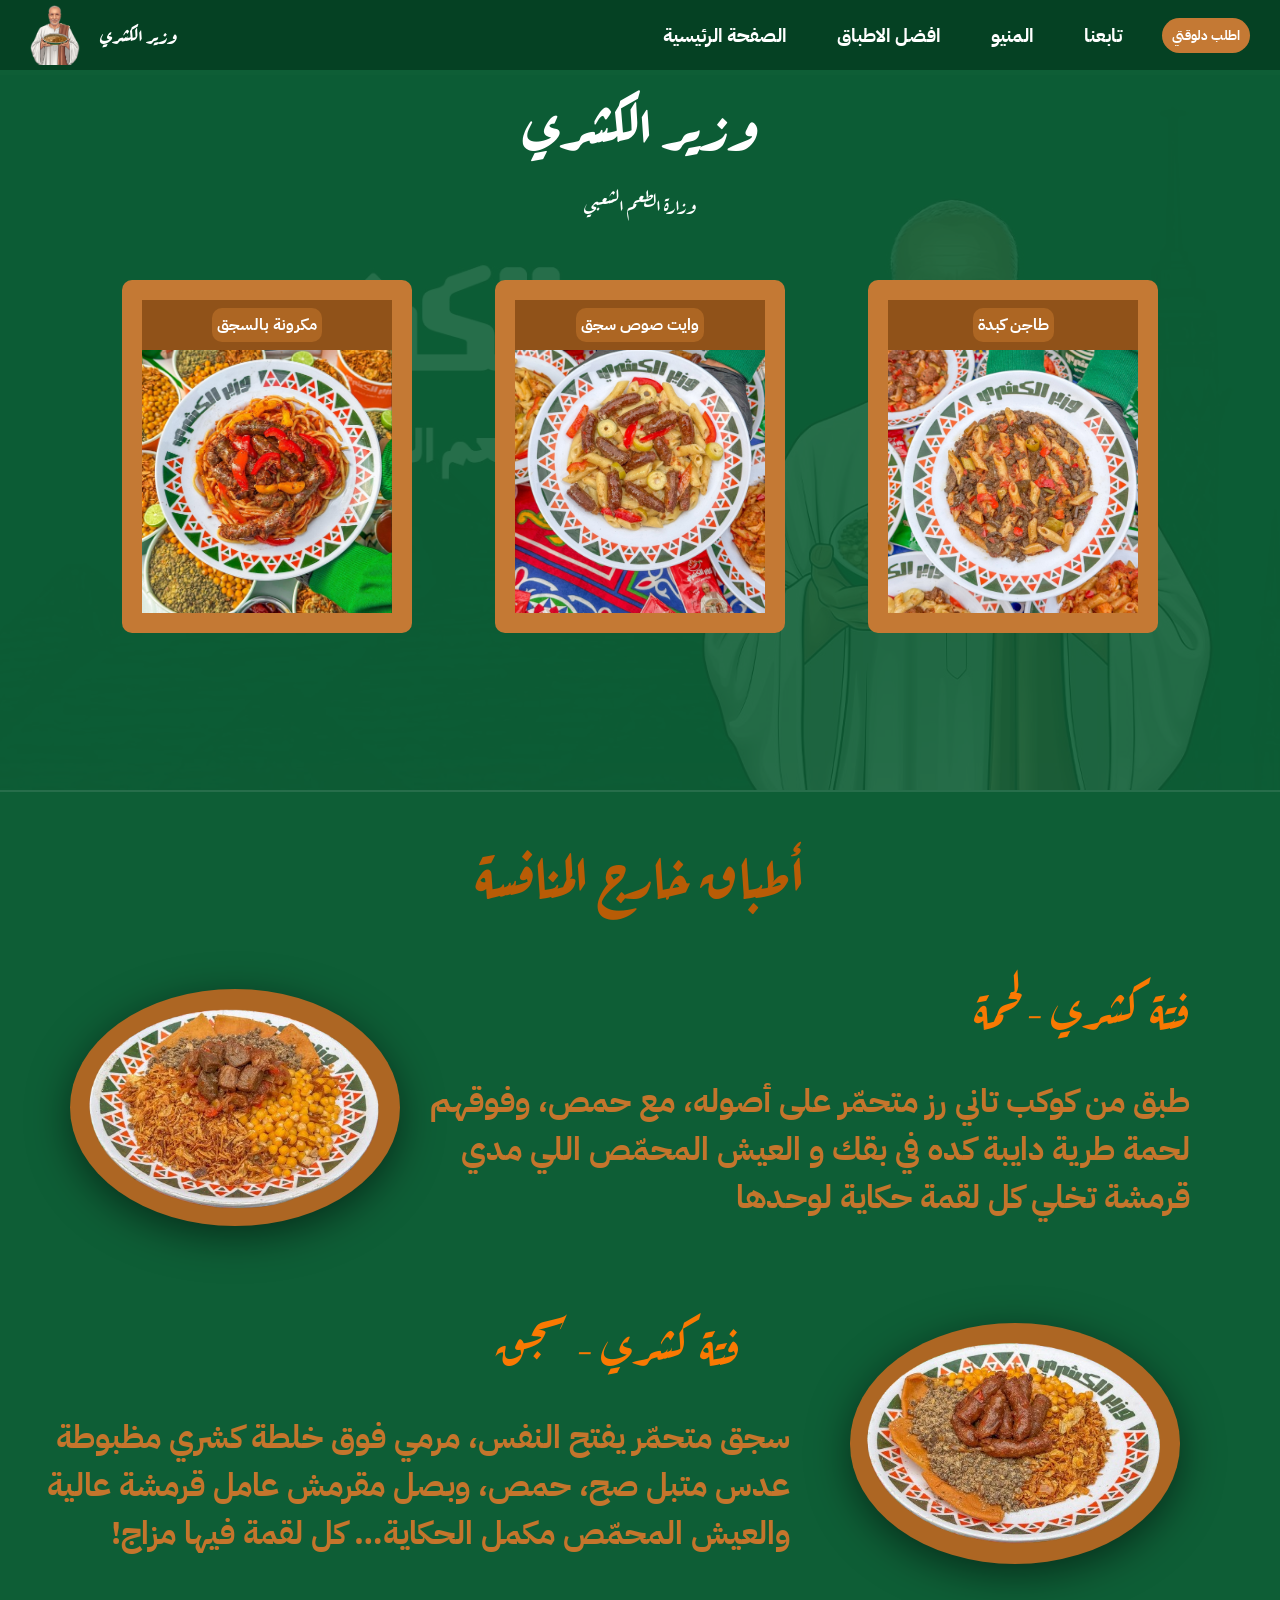
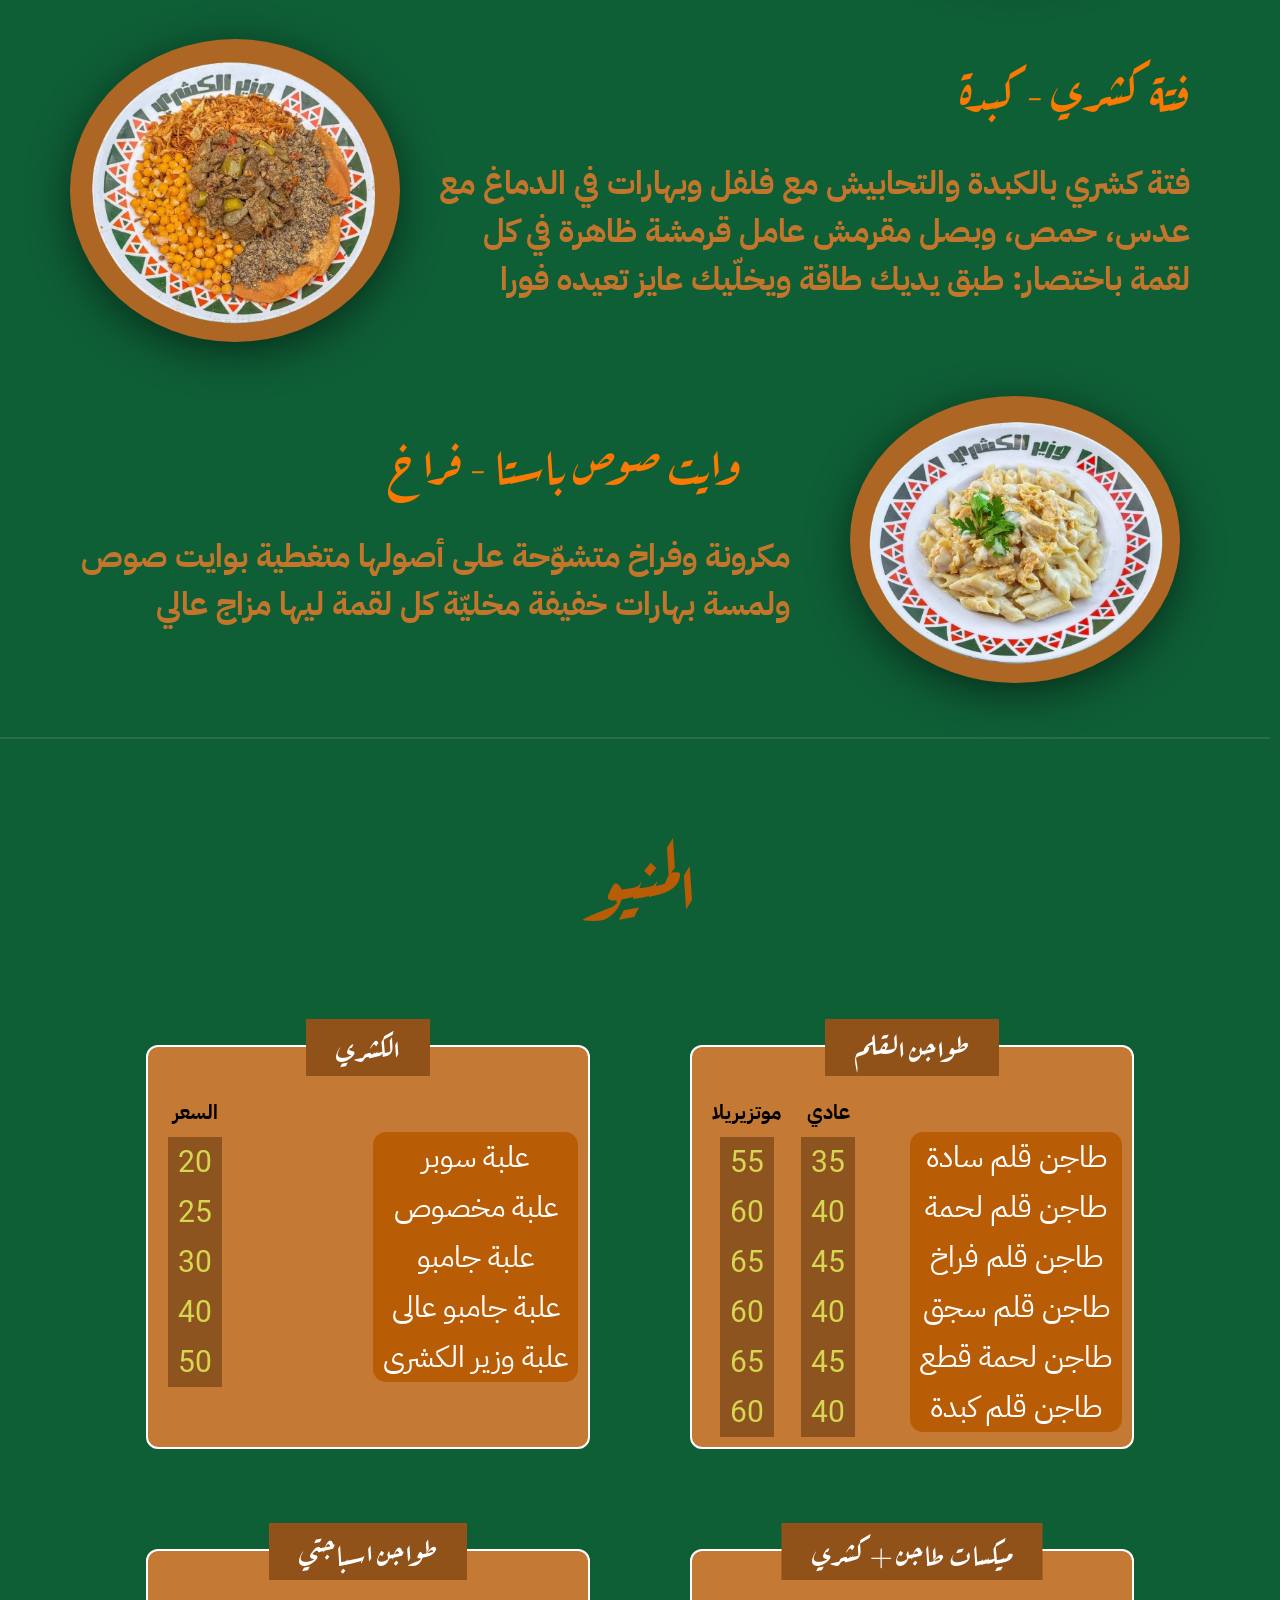
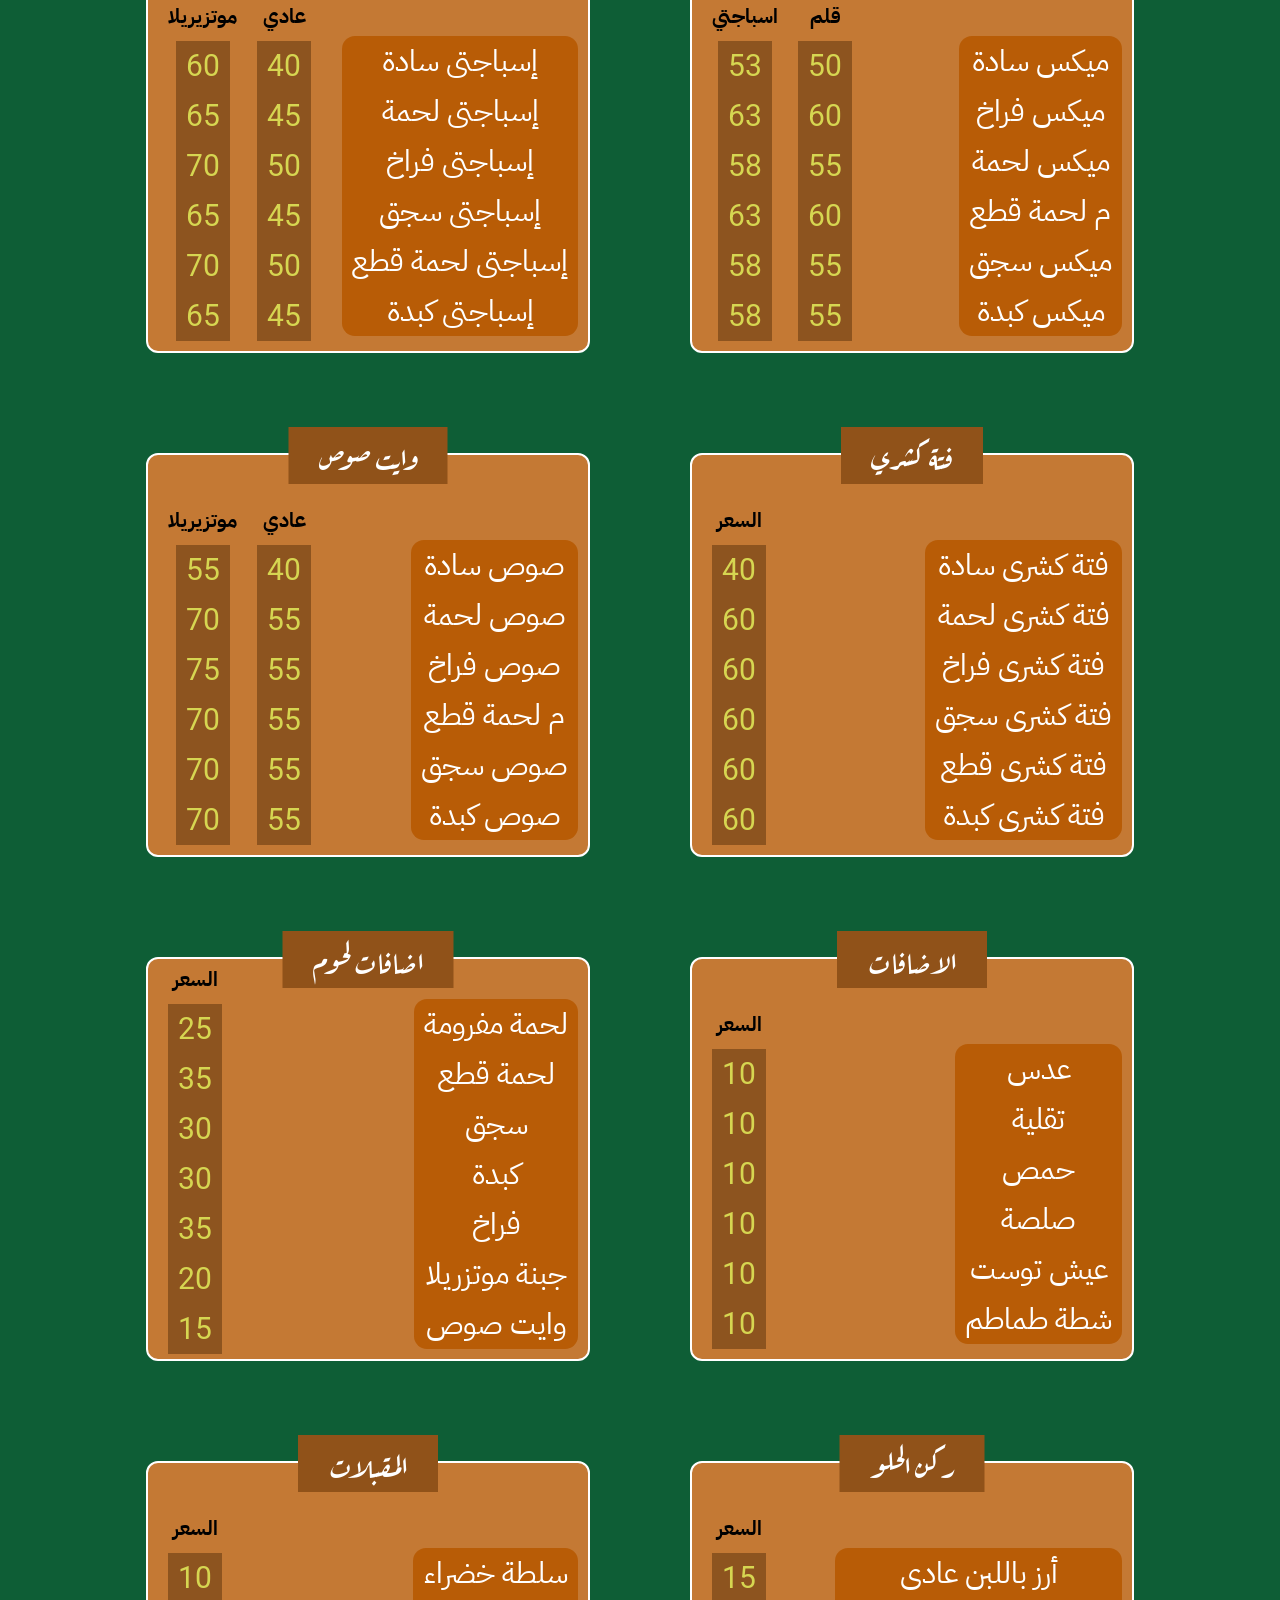
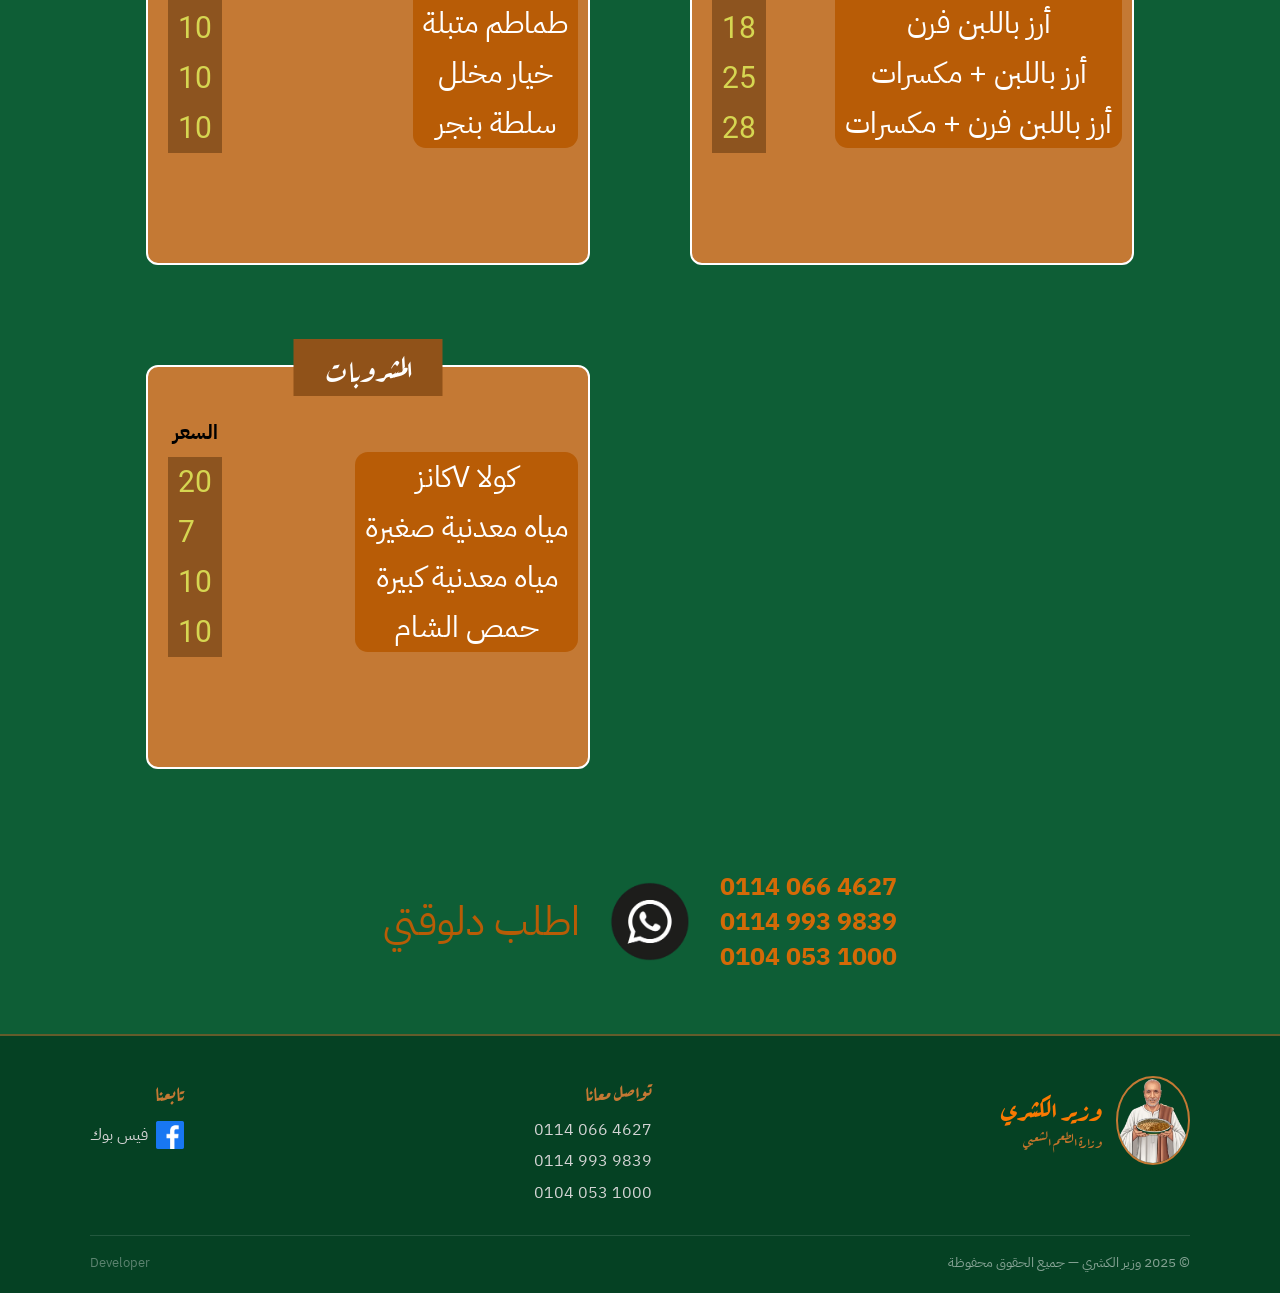
==== index.html @ 53ad6ff7 "Rename Index.html to index.html" ====
<!DOCTYPE html>
<html lang="en">

<head>
  <link href="https://fonts.googleapis.com/css2?family=Noto+Naskh+Arabic:wght@400;700&display=swap" rel="stylesheet">
  <link href="https://fonts.googleapis.com/css2?family=Tajawal:wght@400;700&display=swap" rel="stylesheet">
  <link href="https://fonts.googleapis.com/css2?family=IBM+Plex+Sans+Arabic:wght@400;700&display=swap" rel="stylesheet">
  <link rel="preconnect" href="https://fonts.googleapis.com">
  <link rel="preconnect" href="https://fonts.gstatic.com" crossorigin>
  <link
    href="https://fonts.googleapis.com/css2?family=Aref+Ruqaa:wght@400;700&family=Roboto:ital,wght@0,100..900;1,100..900&display=swap"
    rel="stylesheet">
  <link rel="stylesheet" href="Css/style-general.css">
  <link rel="stylesheet" href="Css/style-header.css">
  <link rel="stylesheet" href="Css/style.css">
  <link rel="stylesheet" href="Css/style-footer.css">
  <meta charset="UTF-8">
  <meta name="viewport" content="width=device-width, initial-scale=1.0">
  <title>وزير الكشري</title>
</head>

<body>

  <header class="header">
    <div class="brand-side">
      <img class="brand-img" src="Images/brand.png">
      <div class="logo-container">
        <div class="logo">وزير الكشري</div>
        <span class="logo-tooltip">وزارة الطعم الشعبي</span>
      </div>
    </div>
    <nav class="nav">
      <ul class="links">
        <div class="tooltip-container">
          <li><a class="main-page-link" href="#home">الصفحة الرئيسية</a></li>
          <span class="tooltip">Main page</span>
        </div>
        <div class="tooltip-container">
          <li><a class="special-dish-link" href="#special-dishes">افضل الاطباق</a></li>
          <span class="tooltip">Special Dishes</span>
        </div>
        <div class="tooltip-container">
          <li><a class="menu-link" href="#menu-section">المنيو</a></li>
          <span class="tooltip">Menu</span>
        </div>
        <div class="tooltip-container">
          <li><a class="contact-link" href="#Follow-us-word">تابعنا</a></li>
          <span class="tooltip">Follow us</span>
        </div>
        <a href="#order-now-title" class="order-button">اطلب دلوقتي</a>
      </ul>
    </nav>
  </header>

  <div class="scroll-wrapper">
    <section class="home-section" id="home">
      <img class="background-image" src="Images/background-image.jpeg">
      <div class="intro">
        <h1 class="h1">وزير الكشري</h1>
        <p class="sub-intro">وزارة الطعم الشعبي</p>
      </div>
      <div class="main">
        <div class="item-container">
          <div class="item-name-container">
            <span class="dish-name">مكرونة بالسجق</span>
          </div>
          <img class="item-img" src="Images/first-img.jpeg" alt="">
          <div class="order-now-container">
            <a href="#order-now-title" class="order-link">اطلب دلوقتي</a>
          </div>
        </div>
        <div class="item-container">
          <div class="item-name-container">
            <span class="dish-name">وايت صوص سجق</span>
          </div>
          <img class="item-img" src="Images/second-img.jpeg" alt="">
          <div class="order-now-container">
            <a href="#order-now-title" class="order-link">اطلب دلوقتي</a>
          </div>
        </div>
        <div class="item-container item-container-3">
          <div class="item-name-container">
            <span class="dish-name">طاجن كبدة</span>
          </div>
          <img class="item-img" src="Images/third-img.jpeg" alt="">
          <div class="order-now-container num">
            <a href="#order-now-title" class="order-link">اطلب دلوقتي</a>
          </div>
        </div>
      </div>
    </section>

    <div class="h2-div">
      <h2 class="h2">أطباق خارج المنافسة</h2>
    </div>

    <section class="special-dishes-section" id="special-dishes">

      <div class="items-block">
        <div class="special-item-1">
          <a href="#media-section"><img class="special-dish-img-1" src="Images/special-dish-img-1.png"></a>
          <div class="description-div">
            <span class="special-dish-name">فتة كشري - لحمة</span>
            <p class="dish-description-1">
              طبق من كوكب تاني رز متحمّر على أصوله، مع حمص، وفوقهم لحمة
              طرية دايبة كده في بقك
              و العيش المحمّص اللي مدي قرمشة تخلي كل لقمة حكاية لوحدها
            </p>
          </div>
        </div>
        <div class="special-item-2">
          <div class="description-div">
            <span class="special-dish-name">فتة كشري - سجق</span>
            <p class="dish-description-2">
              سجق متحمّر يفتح النفس، مرمي فوق خلطة كشري مظبوطة
              عدس متبل صح، حمص، وبصل مقرمش عامل قرمشة عالية
              والعيش المحمّص مكمل الحكاية… كل لقمة فيها مزاج!
            </p>
          </div>
          <a href="#media-section"><img class="special-dish-img-2" src="Images/special-dish-img-2.png"></a>
        </div>
        <div class="special-item-3">
          <a href="#media-section"><img class="special-dish-img-3" src="Images/special-dish-img-3.png"></a>
          <div class="description-div">
            <span class="special-dish-name">فتة كشري - كبدة</span>
            <p class="dish-description-3">
              فتة كشري بالكبدة والتحابيش مع فلفل وبهارات في الدماغ مع
              عدس، حمص، وبصل مقرمش عامل قرمشة ظاهرة في كل لقمة
              باختصار: طبق يديك طاقة ويخلّيك عايز تعيده فورا
            </p>
          </div>
        </div>
        <div class="special-item-4">
          <div class="description-div">
            <span class="special-dish-name">وايت صوص باستا - فراخ</span>
            <p class="dish-description-4">
              مكرونة وفراخ متشوّحة على أصولها متغطية بوايت صوص
              ولمسة بهارات خفيفة مخليّة كل لقمة ليها مزاج عالي
            </p>
          </div>
          <a href="#media-section"><img class="special-dish-img-4" src="Images/special-dish-img-4.png"></a>
        </div>
      </div>
    </section>

    <section class="menu-section">
      <p class="the-menu" id="menu-section">المنيو</p>

      <div class="menu-box">
        <span class="menu-title">الكشري</span>
        <div class="item-name">
          <p>علبة سوبر</p>
          <p>علبة مخصوص</p>
          <p>علبة جامبو</p>
          <p>علبة جامبو عالى</p>
          <p>علبة وزير الكشرى</p>
        </div>
        <div class="item-prices">
          <div class="culom-type">
            <span class="item-type">السعر</span>
            <div class="prices">
              <p>20</p>
              <p>25</p>
              <p>30</p>
              <p>40</p>
              <p>50</p>
            </div>
          </div>
        </div>
      </div>

      <div class="menu-box">
        <span class="menu-title">طواجن القلم</span>
        <div class="item-prices">
          <div class="culom-type">
            <span class="item-type">موتزيريلا</span>
            <div class="prices">
              <p>55</p>
              <p>60</p>
              <p>65</p>
              <p>60</p>
              <p>65</p>
              <p>60</p>
            </div>
          </div>
          <div class="culom-type">
            <span class="item-type">عادي</span>
            <div class="prices">
              <p>35</p>
              <p>40</p>
              <p>45</p>
              <p>40</p>
              <p>45</p>
              <p>40</p>
            </div>
          </div>
        </div>
        <div class="item-name">
          <p>طاجن قلم سادة</p>
          <p>طاجن قلم لحمة</p>
          <p>طاجن قلم فراخ</p>
          <p>طاجن قلم سجق</p>
          <p>طاجن لحمة قطع</p>
          <p>طاجن قلم كبدة</p>
        </div>
      </div>

      <div class="menu-box">
        <span class="menu-title">طواجن اسباجتي</span>
        <div class="item-prices">
          <div class="culom-type">
            <span class="item-type">موتزيريلا</span>
            <div class="prices">
              <p>60</p>
              <p>65</p>
              <p>70</p>
              <p>65</p>
              <p>70</p>
              <p>65</p>
            </div>
          </div>
          <div class="culom-type">
            <span class="item-type">عادي</span>
            <div class="prices">
              <p>40</p>
              <p>45</p>
              <p>50</p>
              <p>45</p>
              <p>50</p>
              <p>45</p>
            </div>
          </div>
        </div>
        <div class="item-name">
          <p>إسباجتى سادة</p>
          <p>إسباجتى لحمة</p>
          <p>إسباجتى فراخ</p>
          <p>إسباجتى سجق</p>
          <p>إسباجتى لحمة قطع</p>
          <p>إسباجتى كبدة</p>
        </div>
      </div>

      <div class="menu-box">
        <span class="menu-title">ميكسات طاجن + كشري</span>
        <div class="item-prices">
          <div class="culom-type">
            <span class="item-type">اسباجتي</span>
            <div class="prices">
              <p>53</p>
              <p>63</p>
              <p>58</p>
              <p>63</p>
              <p>58</p>
              <p>58</p>
            </div>
          </div>
          <div class="culom-type">
            <span class="item-type">قلم</span>
            <div class="prices">
              <p>50</p>
              <p>60</p>
              <p>55</p>
              <p>60</p>
              <p>55</p>
              <p>55</p>
            </div>
          </div>
        </div>
        <div class="item-name">
          <p>ميكس سادة</p>
          <p>ميكس فراخ</p>
          <p>ميكس لحمة</p>
          <p>م لحمة قطع</p>
          <p>ميكس سجق</p>
          <p>ميكس كبدة</p>
        </div>
      </div>

      <div class="menu-box">
        <span class="menu-title">وايت صوص</span>
        <div class="item-prices">
          <div class="culom-type">
            <span class="item-type">موتزيريلا</span>
            <div class="prices">
              <p>55</p>
              <p>70</p>
              <p>75</p>
              <p>70</p>
              <p>70</p>
              <p>70</p>
            </div>
          </div>
          <div class="culom-type">
            <span class="item-type">عادي</span>
            <div class="prices">
              <p>40</p>
              <p>55</p>
              <p>55</p>
              <p>55</p>
              <p>55</p>
              <p>55</p>
            </div>
          </div>
        </div>
        <div class="item-name">
          <p>صوص سادة</p>
          <p>صوص لحمة</p>
          <p>صوص فراخ</p>
          <p>م لحمة قطع</p>
          <p>صوص سجق</p>
          <p>صوص كبدة</p>
        </div>
      </div>

      <div class="menu-box">
        <span class="menu-title">فتة كشري</span>
        <div class="item-name">
          <p>فتة كشرى سادة</p>
          <p>فتة كشرى لحمة</p>
          <p>فتة كشرى فراخ</p>
          <p>فتة كشرى سجق</p>
          <p>فتة كشرى قطع</p>
          <p>فتة كشرى كبدة</p>
        </div>
        <div class="item-prices">
          <div class="culom-type">
            <span class="item-type">السعر</span>
            <div class="prices">
              <p>40</p>
              <p>60</p>
              <p>60</p>
              <p>60</p>
              <p>60</p>
              <p>60</p>
            </div>
          </div>
        </div>
      </div>

      <div class="menu-box">
        <span class="menu-title">اضافات لحوم</span>
        <div class="item-name-meat">
          <p>لحمة مفرومة</p>
          <p>لحمة قطع</p>
          <p>سجق</p>
          <p>كبدة</p>
          <p>فراخ</p>
          <p>جبنة موتزريلا</p>
          <p>وايت صوص</p>
        </div>
        <div class="item-prices">
          <div class="culom-type-meat">
            <span class="item-type">السعر</span>
            <div class="prices">
              <p>25</p>
              <p>35</p>
              <p>30</p>
              <p>30</p>
              <p>35</p>
              <p>20</p>
              <p>15</p>
            </div>
          </div>
        </div>
      </div>

      <div class="menu-box">
        <span class="menu-title">الاضافات</span>
        <div class="item-name">
          <p>عدس</p>
          <p>تقلية</p>
          <p>حمص</p>
          <p>صلصة</p>
          <p>عيش توست</p>
          <p>شطة طماطم</p>
        </div>
        <div class="item-prices">
          <div class="culom-type">
            <span class="item-type">السعر</span>
            <div class="prices">
              <p>10</p>
              <p>10</p>
              <p>10</p>
              <p>10</p>
              <p>10</p>
              <p>10</p>
            </div>
          </div>
        </div>
      </div>

      <div class="menu-box">
        <span class="menu-title">المقبلات</span>
        <div class="item-name">
          <p>سلطة خضراء</p>
          <p>طماطم متبلة</p>
          <p>خيار مخلل</p>
          <p>سلطة بنجر</p>
        </div>
        <div class="item-prices">
          <div class="culom-type">
            <span class="item-type">السعر</span>
            <div class="prices">
              <p>10</p>
              <p>10</p>
              <p>10</p>
              <p>10</p>
            </div>
          </div>
        </div>
      </div>

      <div class="menu-box">
        <span class="menu-title">ركن الحلو</span>
        <div class="item-name">
          <p>أرز باللبن عادى</p>
          <p>أرز باللبن فرن</p>
          <p>أرز باللبن + مكسرات</p>
          <p>أرز باللبن فرن + مكسرات</p>
        </div>
        <div class="item-prices">
          <div class="culom-type">
            <span class="item-type">السعر</span>
            <div class="prices">
              <p>15</p>
              <p>18</p>
              <p>25</p>
              <p>28</p>
            </div>
          </div>
        </div>
      </div>

      <div class="menu-box">
        <span class="menu-title">المشروبات</span>
        <div class="item-name">
          <p>كانزV كولا</p>
          <p>مياه معدنية صغيرة</p>
          <p>مياه معدنية كبيرة</p>
          <p>حمص الشام</p>
        </div>
        <div class="item-prices">
          <div class="culom-type">
            <span class="item-type">السعر</span>
            <div class="prices">
              <p>20</p>
              <p>7</p>
              <p>10</p>
              <p>10</p>
            </div>
          </div>
        </div>
      </div>

      <div class="Whatsapp-contaner">
        <p class="order-now-title" id="order-now-title">اطلب دلوقتي</p>
        <div class="Whatsapp-num-div">
          <div class="WhatsApp-icon-div">
            <img class="whatsapp-icon" src="icons/whatsapp-icon-.png" alt="">
            <span class="WhatsApp-tooltip">WhatsApp</span>
          </div>
          <div class="Whatsapp-numbers">
            <p class="num">0114 066 4627</p>
            <p class="num">0114 993 9839</p>
            <p class="num">0104 053 1000</p>
          </div>
        </div>
      </div>

    </section>

    
  </div>

  <footer class="site-footer">
    <div class="footer-content">
      <div class="footer-brand">
        <img class="footer-brand-img" src="Images/brand.png" alt="وزير الكشري">
        <div class="footer-brand-text">
          <span class="footer-name">وزير الكشري</span>
          <span class="footer-slogan">وزارة الطعم الشعبي</span>
        </div>
      </div>
      <div class="footer-contact">
        <span class="footer-heading">تواصل معانا</span>
        <p>0114 066 4627</p>
        <p>0114 993 9839</p>
        <p>0104 053 1000</p>
      </div>
      <div class="footer-social">
        <span class="footer-heading">تابعنا</span>
        <a class="footer-fb-link" href="https://www.facebook.com/WazeerElkoshary/" target="_blank">
          <img class="footer-fb-icon" src="icons/facebock-image.png" alt="Facebook">
          <span>فيس بوك</span>
        </a>
      </div>
    </div>
    <div class="footer-bottom">
      <p class="copyright">&copy; 2025 وزير الكشري — جميع الحقوق محفوظة</p>
      <a class="dev-page-link" href="http://127.0.0.1:5500/developer-page.html" target="_blank">Developer</a>
    </div>
  </footer>


</body>

</html>
---- Css/style-general.css ----
html {
  scroll-behavior: smooth;
}

body {
  font-family: Roboto, Arial, Helvetica, sans-serif;
  margin: 0;
  min-height: 100vh;
  background-color: #0e5e36;
  padding-top: 75px;
  display: flex;
  flex-direction: column;
}

@media (max-width: 768px) {
  .brand-side {
    display: flex;
    align-items: center;
    gap: 10px;
  }

  .logo {
    display: none;
  }

  .brand-img {
    position: relative;
    height: 45px;
    width: 45px;
    border-radius: 50%;
    object-fit: cover;
    object-position: top;
  }

  .nav .links a {
    font-size: 0.8rem;
    text-decoration: none;
    color: white;
    opacity: 0.9;
  }

  .background-image,
  .item-container-3,
  .tooltip,
  .logo-tooltip,
  .WhatsApp-tooltip {
    display: none;
  }

  .main .item-container-3 {
    display: none;
  }

  .main {
    position: relative;
    left: 40px;
    display: flex;
    align-items: center;
  }

  .sub-intro {
    font-size: 20px;
    text-align: center;
    color: white;
  }

  .h2-div {
    margin-top: -100px;
  }

  .special-dishes-section {
    display: flex;
    flex-direction: column;
  }

  .special-item-1,
  .special-item-2,
  .special-item-3,
  .special-item-4 {
    display: flex;
    align-items: center;
    justify-content: space-between;
  }

  .items-block .special-dish-img-1,
  .items-block .special-dish-img-2,
  .items-block .special-dish-img-3,
  .items-block .special-dish-img-4 {
    width: 200px;
  }

  .description-div .dish-description-1,
  .description-div .dish-description-2,
  .description-div .dish-description-3,
  .description-div .dish-description-4 {
    font-size: 1.2rem;
  }

  .scroll-wrapper .menu-section {
    position: relative;
    top: 300px;
    grid-template-columns: repeat(2, 1fr);
  }

  .menu-section .menu-box {
    width: 260px;
    height: 300px;
    padding: 10px 20px;
  }

  .menu-box .menu-title {
    font-size: 20px;
    padding: 5px 30px;
    top: -25px;
  }

  .menu-box .item-name,
  .menu-box .item-name-meat {
    padding: 0 8px;
    font-size: 18px;
    font-weight: 700;
    right: 10px;
    top: 48px;
    line-height: 38px;
  }

  .item-prices .culom-type,
  .item-prices .culom-type-meat {
    top: 10px;
  }

  .item-type {
    font-size: 14px;
    font-weight: 700;
  }

  .culom-type .prices,
  .culom-type-meat .prices {
    font-size: 18px;
    line-height: 37px;
    padding: 0px 8px;
    margin-top: 8px;
  }

  .Whatsapp-contaner .order-now-title {
    font-size: 30px;
  }

  .Whatsapp-contaner .whatsapp-icon {
    width: 60px;
  }

  .Whatsapp-numbers .num {
    font-size: 18px;
  }

  .contact-section .facebock-cotainer {
    top: -230px;
  }
}

@media (768px < width <= 1190px) {
  .background-image {
    display: none;
  }

  .home-section {
    border-bottom: 1px solid rgba(128, 128, 128, 0.5);
  }

  .items-block .special-dish-img-1,
  .items-block .special-dish-img-2,
  .items-block .special-dish-img-3,
  .items-block .special-dish-img-4 {
    width: 270px;
  }

  .description-div .dish-description-1,
  .description-div .dish-description-2,
  .description-div .dish-description-3,
  .description-div .dish-description-4 {
    font-size: 1.8rem;
  }

  .scroll-wrapper .menu-section {
    position: relative;
    top: 280px;
    grid-template-columns: repeat(2, 1fr);
  }

  .menu-section .menu-box {
    width: 350px;
    height: 350px;
    padding: 10px 20px;
  }

  .menu-box .menu-title {
    font-size: 25px;
    top: -25px;
  }

  .menu-box .item-name,
  .menu-box .item-name-meat {
    top: 50px;
    line-height: 45px;
    font-size: 25px;
  }

  .item-prices .culom-type,
  .item-prices .culom-type-meat {
    top: 10px;
  }

  .item-type {
    font-size: 17px;
  }

  .culom-type .prices,
  .culom-type-meat .prices {
    font-size: 23px;
    line-height: 45px;
    padding: 0px 8px;
    margin-top: 10px;
  }

  .Whatsapp-contaner .order-now-title {
    font-size: 34px;
  }

  .Whatsapp-contaner .whatsapp-icon {
    width: 70px;
  }

  .Whatsapp-numbers .num {
    font-size: 24px;
  }

 
}

@media (1190px < width <= 1590px) {
  

  .items-block .special-dish-img-1,
  .items-block .special-dish-img-2,
  .items-block .special-dish-img-3,
  .items-block .special-dish-img-4 {
    width: 300px;
  }

  .description-div .dish-description-1,
  .description-div .dish-description-2,
  .description-div .dish-description-3,
  .description-div .dish-description-4 {
    font-size: 2rem;
  }

  .scroll-wrapper .menu-section {
    position: relative;
    top: 290px;
    grid-template-columns: repeat(2, 1fr);
  }

 
}

@media (width > 1590px) {
  .scroll-wrapper .menu-section {
    position: relative;
    top: 500px;
    grid-template-columns: repeat(3, 1fr);
  }
}
---- Css/style-header.css ----
.header {
  white-space: nowrap;
  display: flex;
  align-items: center;
  justify-content: space-between;
  background-color: #054123;
  position: fixed;
  left: 0;
  right: 0;
  top: 0;
  height: 70px;
  z-index: 100;
  font-family: "IBM Plex Sans Arabic", sans-serif;
}

.links {
  position: relative;
  right: 30px;
  list-style: none;
  display: flex;
  align-items: center;
  gap: 30px;
}

.links a {
  font-weight: 700;
  font-size: 19px;
  text-decoration: none;
  color: white;
  padding: 6px 10px;
  border-radius: 6px;
  transition: all 0.2s;
  display: inline-block;
}

.main-page-link:hover,
.special-dish-link:hover,
.menu-link:hover,
.contact-link:hover {
  transform: scale(1.1); /* ✅ */
}

.logo-container {
  display: flex;
  justify-content: center;
  position: relative;
}

.logo {
  position: relative;
  left: 10px;
  color: white;
  font-weight: 700;
  font-size: 20px;
  font-family: "Aref Ruqaa", serif;
  cursor: pointer;
}

.logo:hover {
  transform: scale(1.2);
}

.logo-tooltip {
  position: absolute;
  bottom: -35px;
  color: white;
  background: none;

  font-family: "Aref Ruqaa", serif;
  border-radius: 20px;
  font-size: 16px;
  white-space: nowrap;
  pointer-events: none;
  opacity: 0;
  transition: opacity 0.2s;
}

.logo-container:hover .logo-tooltip {
  opacity: 1;
}

.links .order-button {
  font-size: 13px;
  background-color: #c47934;
  color: white;
  border: none;
  padding: 8px 10px;
  border-radius: 60px;
  transition: all 0.25s;
  font-family: "IBM Plex Sans Arabic", sans-serif;
  cursor: pointer;
  
}

.order-button:hover {
  opacity: 0.9;
}

.brand-side {
  position: relative;
  left: 30px;
  display: flex;
  align-items: center;
  gap: 10px;
}

.brand-img {
  width: 50px;
}

.tooltip-container {
  position: relative;
  display: flex;
  justify-content: center;
}

.tooltip {
  position: absolute;
  bottom: -40px;
  white-space: nowrap;
  background-color: #c47934;
  padding: 4px 7px;
  border-radius: 20px;
  color: white;
  font-family: Roboto;
  font-weight: 700;
  font-size: 13px;
  opacity: 0;
  pointer-events: none;
  transition: all 0.2s;
}

.tooltip-container:hover .tooltip {
  opacity: 1;
}
---- Css/style.css ----
.home-section {
  position: relative;
}

.background-image {
  position: absolute;
  top: 0;
  left: 0;
  width: 100%;
  height: 715px;
  object-fit: cover;
  object-position: middle;
  opacity: 0.1;
  z-index: 0;
  border-bottom: 2px solid white;
}

.special-dishes-section-backbround-img {
  position: absolute;
  top: -160px;
  bottom: 0;
  left: 0;
  width: 100%;
  height: 1665px;
  object-fit: cover;
  object-position: bottom;
  opacity: 0.1;
  z-index: 0;
}

.intro,
.main {
  position: relative;
  z-index: 1;
}

.h1 {
  color: white;
  font-family: "Aref Ruqaa", serif;
  font-size: 60px;
  margin: 0;
}

.sub-intro {
  font-family: "Aref Ruqaa", serif;
  color: white;
  font-size: 20px;
}

.intro {
  display: flex;
  align-items: center;
  justify-content: center;
  flex-direction: column;

}

.main {
  display: grid;
  grid-template-columns: repeat(3, 1fr);
  gap: 20px;
  padding: 30px 40px;
  max-width: 1100px;
  margin: 0 auto;
  justify-items: center;
}

.main img {
  width: 250px;
}

.item-container,
.item-container-3 {
  margin-top: 10px;
  position: relative;
  display: flex;
  align-items: center;
  justify-content: center;
  padding: 20px;
  background-color: #c47934;
  border-radius: 10px;
  width: 250px;
  transition: transform 0.3s ease;
}

.main div:hover {
  transform: scale(1.05);
}

.item-img:hover {
  opacity: 0.9;
}

.item-name-container {
  position: absolute;
  top: 20px;
  background-color: #905219;
  height: 50px;
  width: 250px;
  display: flex;
  align-items: center;
  justify-content: center;
  z-index: 1;
}

.order-now-container {
  position: absolute;
  bottom: 20px;
  background-color: #905219;
  height: 50px;
  width: 250px;
  display: flex;
  align-items: center;
  justify-content: center;
  opacity: 0;
  transition: opacity 0.7s ease;
}

.order-link,
.dish-name {
  text-decoration: none;
  color: white;
  font-family: "IBM Plex Sans Arabic", sans-serif;
  font-weight: 700;
  background-color: #ad6623;
  padding: 5px;
  border: 1px solid white;
  border-radius: 10px;
}

.dish-name {
  border: none;
}

.item-container:hover .order-now-container {
  opacity: 0.9;
  width: 240px;
}

.h2-div {
  position: relative;
  top: 160px;
  display: flex;
  justify-content: center;
}

.h2 {
  color: #b85c06;
  font-family: "Aref Ruqaa", serif;
  font-size: 60px;
  margin: 0;
  z-index: 1;
}

.special-dishes-section {
  position: relative;
  top: 210px;
  right: 10px;
  border-bottom: 2px solid rgba(255, 255, 255, 0.1);
  padding-bottom: 50px;
}

.special-item-1,
.special-item-2,
.special-item-3,
.special-item-4 {
  display: flex;
  align-items: center;
  justify-content: space-between;
  gap: 120px;
  padding: 0 10px;
}

.special-item-3 {
  gap: 80px;
}

.special-dish-img-1,
.special-dish-img-2,
.special-dish-img-3,
.special-dish-img-4 {
  width: 350px;
  filter: drop-shadow(0px 10px 20px rgba(0, 0, 0, 0.5));
  transition: transform 0.3s ease;
  background-color: #ad6623;
  border-radius: 50%;
  padding: 15px;
}

.special-dish-img-1:hover,
.special-dish-img-2:hover,
.special-dish-img-3:hover,
.special-dish-img-4:hover {
  transform: scale(1.08);
}

.special-dish-img-1,
.special-dish-img-3 {
  position: relative;
  left: 50px;
}

.special-dish-img-2,
.special-dish-img-4 {
  position: relative;
  right: 60px;
}

.dish-description-1,
.dish-description-2,
.dish-description-3,
.dish-description-4 {
  color: #c4752c;
  font-size: 40px;
  font-family: "IBM Plex Sans Arabic", sans-serif;
  font-weight: 700;
  max-width: 1300px;
}

.dish-description-3 {
  margin-left: 50px;
}

.dish-description-2,
.dish-description-4 {
  position: relative;
  left: 50px;
}

.special-dish-name {
  color: #f97902;
  font-family: "Aref Ruqaa", serif;
  font-size: 50px;
  text-align: right;
}

.description-div {
  position: relative;
  right: 50px;
  display: flex;
  flex-direction: column;
  direction: rtl;
  text-align: right;
}

.items-block {
  display: flex;
  flex-direction: column;
  gap: 50px;
  padding: 0 20px;
}

.menu-section {
  position: relative;
  width: fit-content;
  margin: 0 auto;
  display: grid;
  grid-template-columns: repeat(3, 400px);
  column-gap: 100px;
  row-gap: 100px;
  top: 500px;
}

.menu-box p,
.menu-box-meat p {
  margin: 0;
}

.menu-box {
  position: relative;
  background-color: #c47934;
  width: 400px;
  height: 400px;
  border: 2px solid white;
  border-radius: 12px;
  padding: 0 20px;
}

.menu-title {
  position: absolute;
  font-size: 30px;
  padding: 5px 30px;
  background-color: #905219;
  font-family: "Aref Ruqaa", serif;
  color: white;
  top: -28px;
  white-space: nowrap;
  left: 50%;
  transform: translateX(-50%) scale(1);
  transition: all 0.3s;
  cursor: default;
}

.menu-title:hover {
  transform: translateX(-50%) scale(1.3);
}

.item-prices {
  display: flex;
  align-items: center;
  font-size: 20px;
  gap: 20px;
}

.item-name,
.item-name-meat {
  background-color: #b85c06;
  padding: 0 10px;
  border-radius: 13px;
  color: white;
  position: absolute;
  font-size: 30px;
  font-family: "IBM Plex Sans Arabic", sans-serif;
  display: flex;
  flex-direction: column;
  align-items: center;
  right: 10px;
  top: 85px;
  line-height: 50px;
}

.culom-type,
.culom-type-meat {
  font-family: "IBM Plex Sans Arabic", sans-serif;
  display: flex;
  flex-direction: column;
  align-items: center;
  position: relative;
  top: 50px;
}

.item-type {
  font-weight: 700;
}

.prices {
  color: rgb(214, 214, 81);
  font-family: Roboto;
  font-size: 30px;
  margin-top: 10px;
  line-height: 50px;
  background-color: #8d541f;
  padding: 0px 10px;
}

.the-menu {
  grid-column: 1 / -1;
  text-align: center;
  font-size: 80px;
  font-family: "Aref Ruqaa", serif;
  color: #b85c06;
  margin: 0;
}

.culom-type-meat {
  top: 5px;
}

.item-name-meat {
  top: 40px;
}

.order-now-title {
  padding: 0;
  margin: 0;
}

.Whatsapp-contaner {
  display: flex;
  justify-content: center;
  align-items: center;
  grid-column: 1/ -1;
  gap: 30px;
}

.Whatsapp-num-div {
  display: flex;
  align-items: center;
  gap: 30px;
}

.whatsapp-icon {
  width: 80px;
}

.Whatsapp-numbers p {
  margin: 0;
  line-height: 35px;
}

.Whatsapp-numbers {
  display: flex;
  flex-direction: column;
  font-size: 25px;
  font-family: "IBM Plex Sans Arabic", sans-serif;
  color: #d46a07;
  font-weight: 700;
}

.order-now-title {
  font-size: 40px;
  color: #b85c06;
  font-family: "IBM Plex Sans Arabic", sans-serif;
  cursor: default;
}

.num,
.whatsapp-icon,
.Whatsapp-numbers,
.order-now-title {
  transition: all 0.3s ease;
}

.num:hover,
.Whatsapp-numbers:hover,
.whatsapp-icon:hover,
.order-now-title:hover {
  cursor: pointer;
  transform: scale(1.1);
}

.WhatsApp-icon-div {
  display: flex;
  flex-direction: column;
  justify-content: center;
  position: relative;
}

.WhatsApp-tooltip {
  position: absolute;
  font-size: 13px;
  font-weight: 700;
  font-family: "IBM Plex Sans Arabic", sans-serif;
  top: 100px;
  left: 50%;
  transform: translateX(-50%);

  opacity: 0;
  pointer-events: none;
  transition: opacity 0.3s;
  white-space: nowrap;
  background: #000000;
  padding: 12px;
  border-radius: 10px;
  color: white;
}

.WhatsApp-icon-div:hover .WhatsApp-tooltip {
  opacity: 1;
}
---- Css/style-footer.css ----
.site-footer {
  margin-top: auto;
  position: relative;
  top: 600px;
  background-color: #054123;
  border-top: 2px solid rgba(196, 121, 52, 0.5);
  padding: 40px 30px 20px;
  direction: rtl;
  font-family: "IBM Plex Sans Arabic", sans-serif;
  color: white;
}

.footer-content {
  max-width: 1100px;
  margin: 0 auto;
  display: flex;
  justify-content: space-between;
  align-items: flex-start;
  gap: 40px;
  flex-wrap: wrap;
}

.footer-brand {
  display: flex;
  align-items: center;
  gap: 14px;
}

.footer-brand-img {
  width: 70px;
  border-radius: 50%;
  border: 2px solid #c47934;
}

.footer-brand-text {
  display: flex;
  flex-direction: column;
}

.footer-name {
  font-family: "Aref Ruqaa", serif;
  font-size: 26px;
  font-weight: 700;
  color: #f97902;
}

.footer-slogan {
  font-family: "Aref Ruqaa", serif;
  font-size: 14px;
  color: #c4752c;
  margin-top: 2px;
}


.footer-contact {
  display: flex;
  flex-direction: column;
  gap: 4px;
}

.footer-contact p {
  margin: 0;
  font-size: 16px;
  color: #d4d4d4;
  direction: ltr;
  text-align: right;
  line-height: 1.7;
}

.footer-heading {
  font-family: "Aref Ruqaa", serif;
  font-size: 20px;
  font-weight: 700;
  color: #c47934;
  margin-bottom: 6px;
  display: block;
}

.footer-social {
  display: flex;
  flex-direction: column;
  gap: 8px;
}

.footer-fb-link {
  display: flex;
  align-items: center;
  gap: 8px;
  text-decoration: none;
  color: #d4d4d4;
  font-size: 16px;
  transition: transform 0.25s ease, color 0.25s ease;
}

.footer-fb-link:hover {
  transform: scale(1.08);
  color: #f97902;
}

.footer-fb-icon {
  width: 28px;
}


.footer-bottom {
  max-width: 1100px;
  margin: 28px auto 0;
  padding-top: 16px;
  border-top: 1px solid rgba(255, 255, 255, 0.12);
  display: flex;
  justify-content: space-between;
  align-items: center;
}

.copyright {
  margin: 0;
  font-size: 14px;
  color: rgba(255, 255, 255, 0.5);
}

.footer-bottom .dev-page-link {
  font-size: 13px;
  color: rgba(255, 255, 255, 0.35);
  text-decoration: none;
  transition: color 0.25s ease;
}

.footer-bottom .dev-page-link:hover {
  color: #c47934;
}


@media (max-width: 768px) {
  .site-footer {
    top: 350px;
    padding: 30px 20px 16px;
  }

  .footer-content {
    flex-direction: column;
    align-items: center;
    text-align: center;
    gap: 24px;
  }

  .footer-brand {
    flex-direction: column;
  }

  .footer-contact p {
    text-align: center;
  }

  .footer-fb-link {
    justify-content: center;
  }

  .footer-bottom {
    flex-direction: column;
    gap: 8px;
    text-align: center;
  }
}

@media (768px < width <= 1190px) {
  .site-footer {
    top: 350px;
  }
}

@media (1190px < width <= 1590px) {
  .site-footer {
    top: 350px;
  }
}
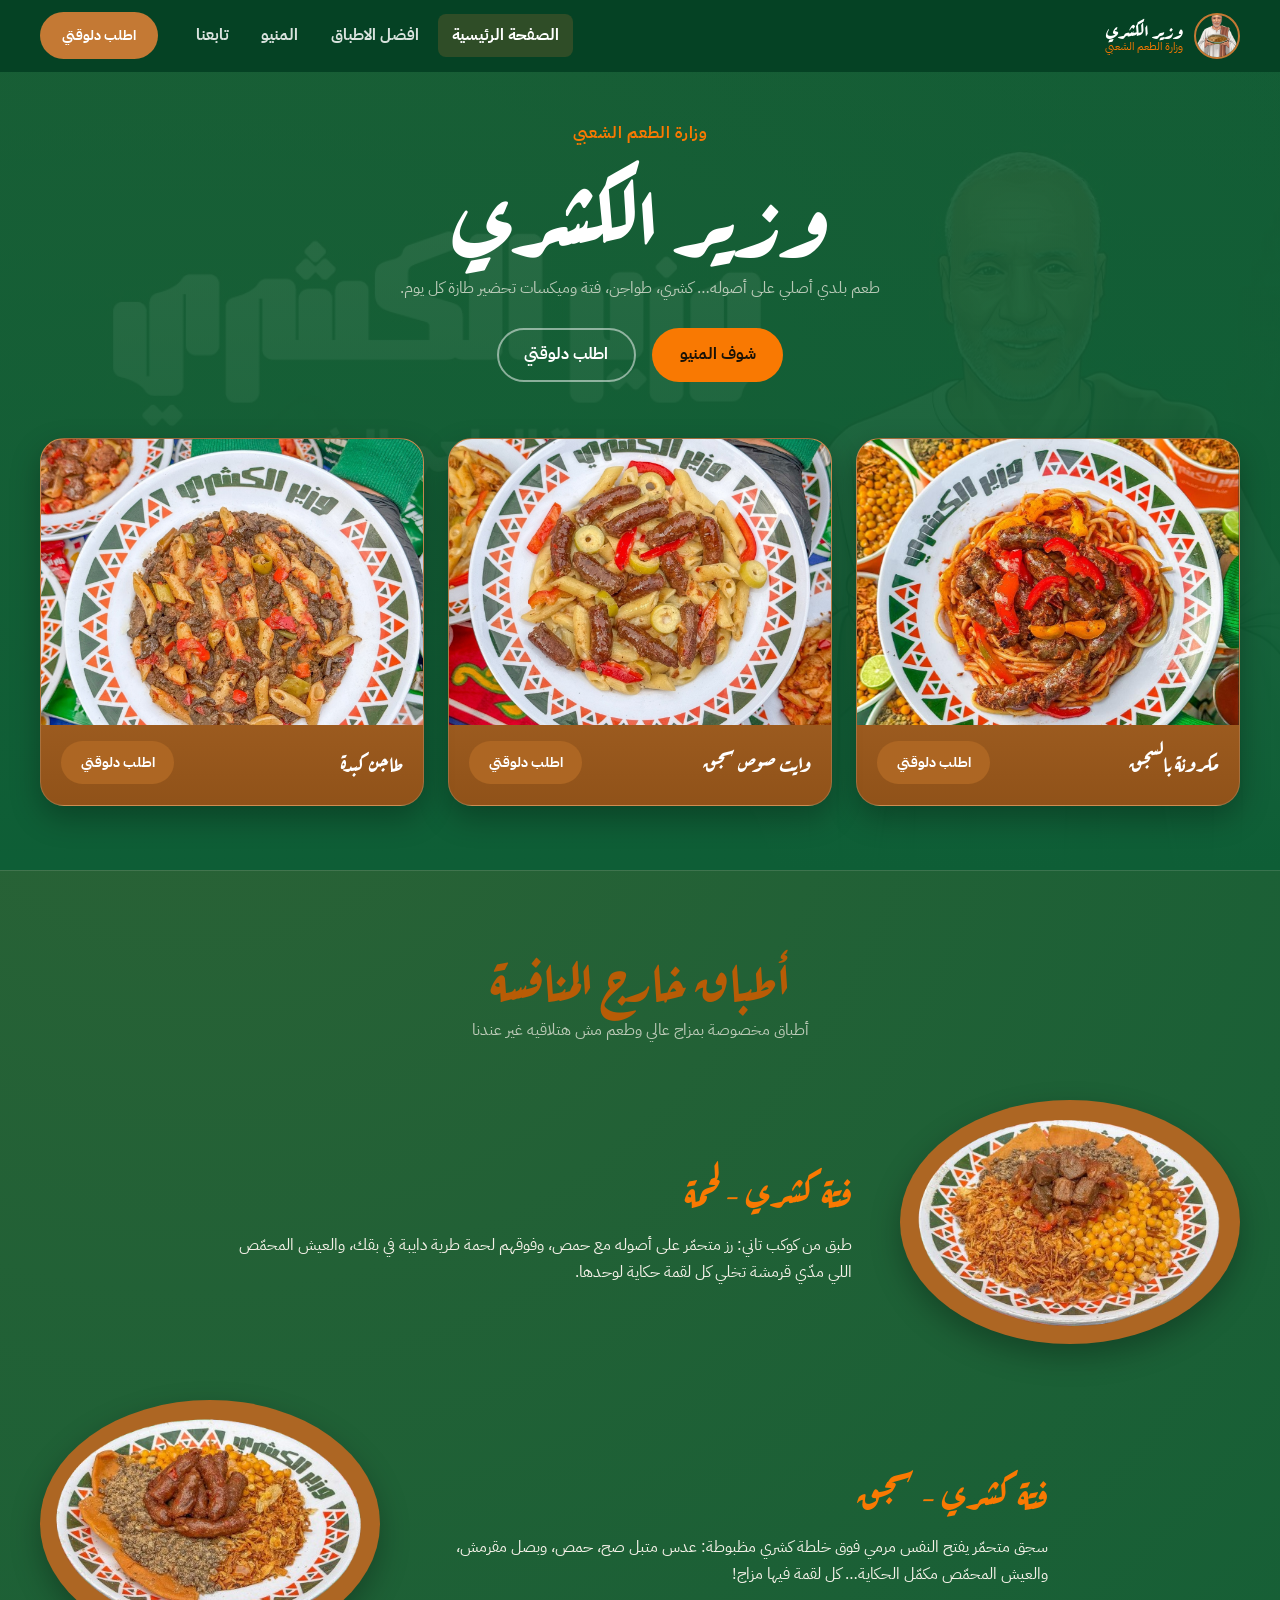
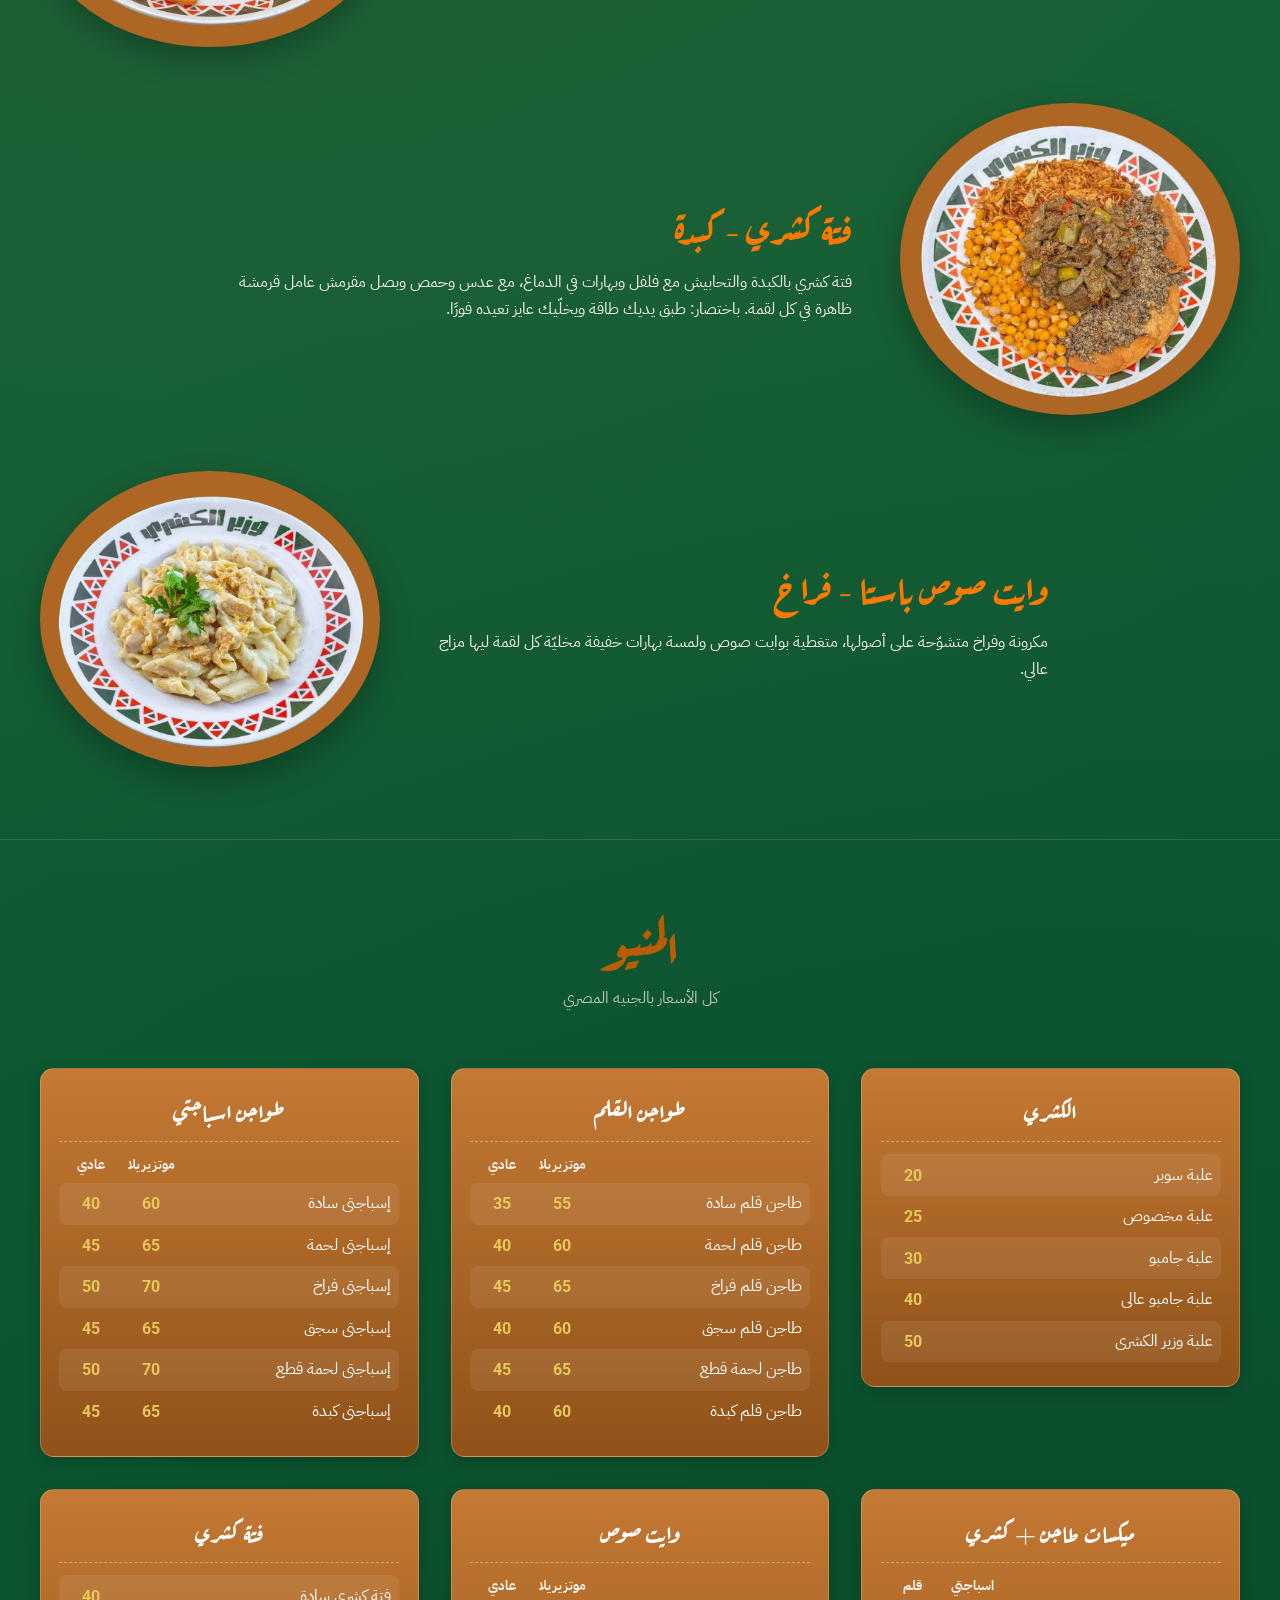
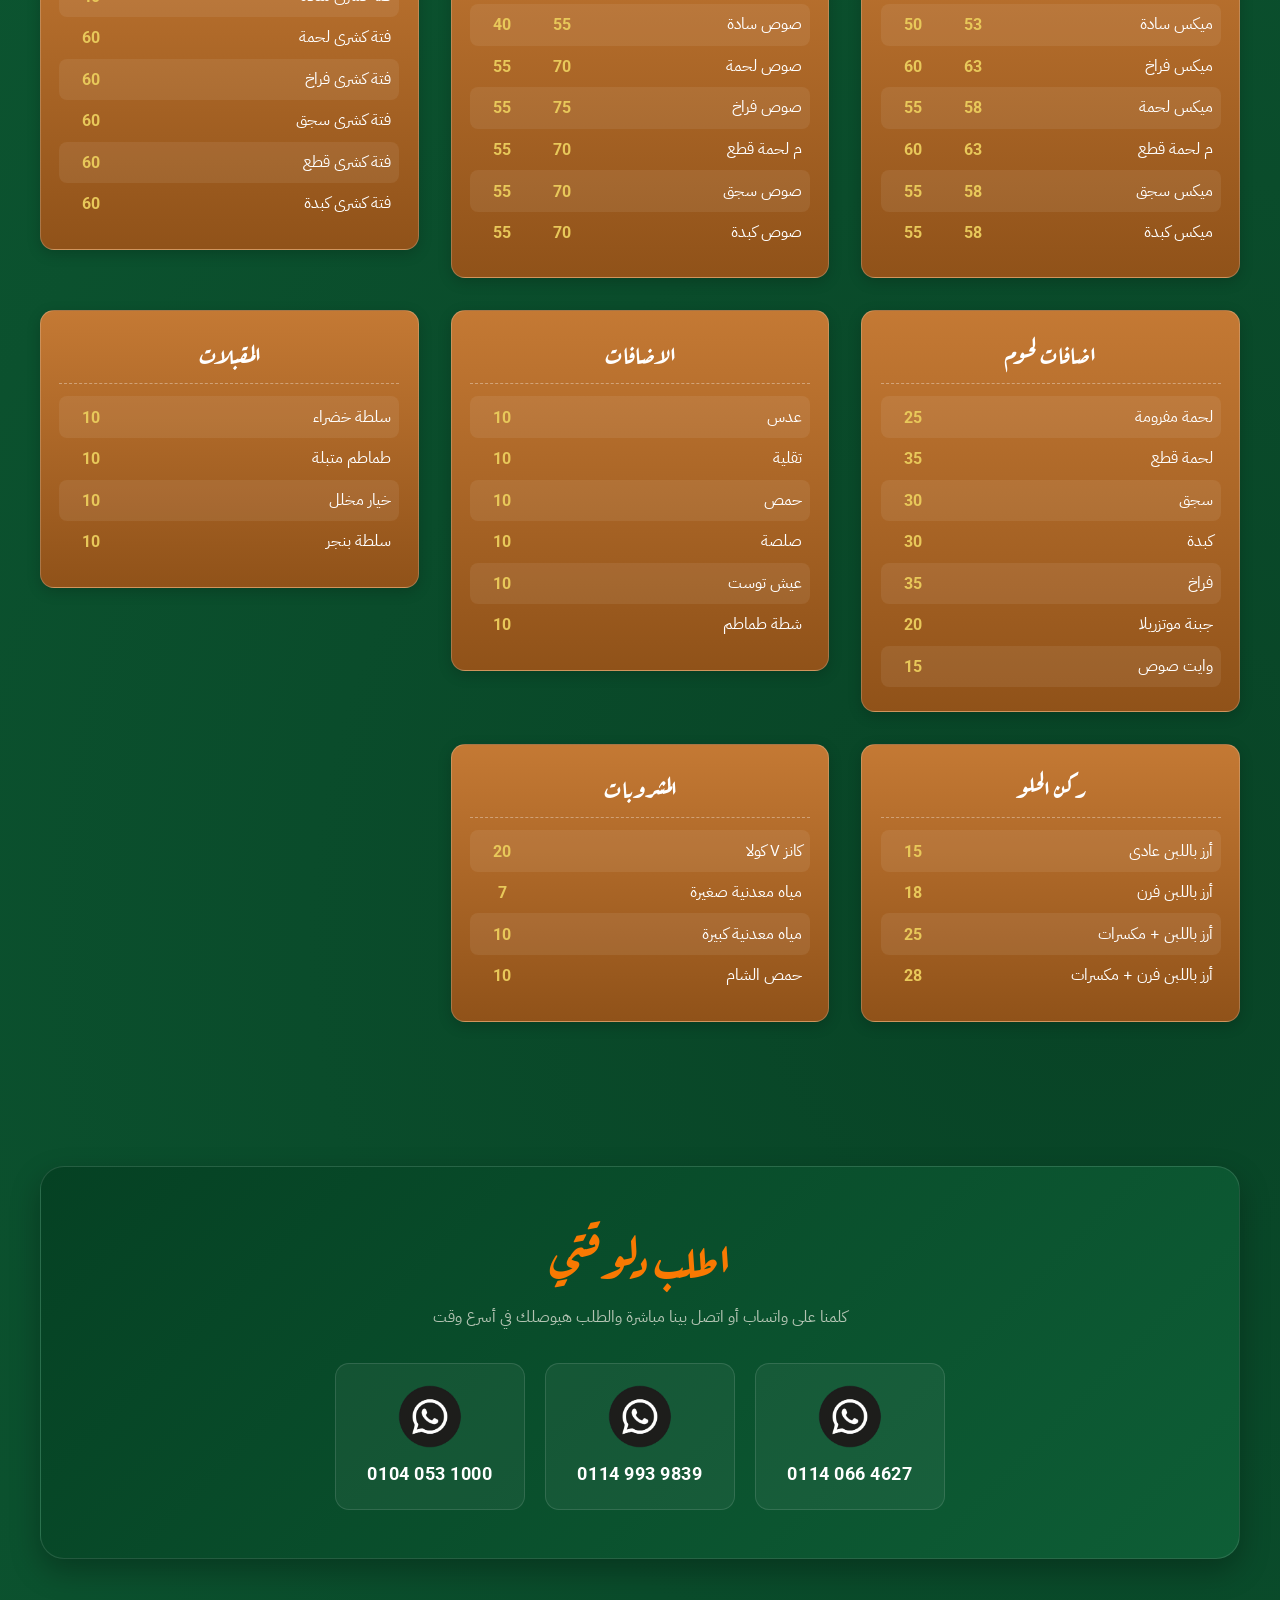
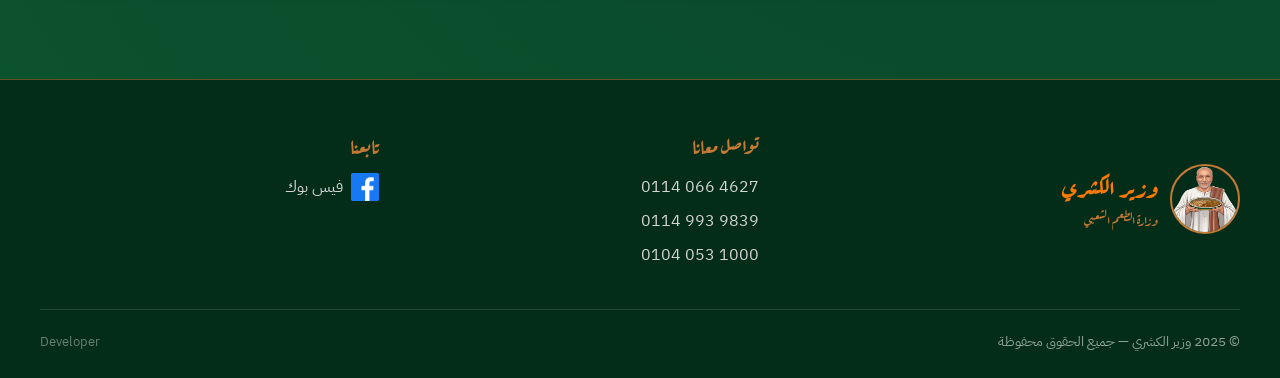
==== commit 9bc21d28: "Rename entry page to lowercase index.html for GitHub Pages" ====
--- a/index.html
+++ b/index.html
@@ -1,508 +1,390 @@
-<!DOCTYPE html>
-<html lang="en">
-
-<head>
-  <link href="https://fonts.googleapis.com/css2?family=Noto+Naskh+Arabic:wght@400;700&display=swap" rel="stylesheet">
-  <link href="https://fonts.googleapis.com/css2?family=Tajawal:wght@400;700&display=swap" rel="stylesheet">
-  <link href="https://fonts.googleapis.com/css2?family=IBM+Plex+Sans+Arabic:wght@400;700&display=swap" rel="stylesheet">
-  <link rel="preconnect" href="https://fonts.googleapis.com">
-  <link rel="preconnect" href="https://fonts.gstatic.com" crossorigin>
-  <link
-    href="https://fonts.googleapis.com/css2?family=Aref+Ruqaa:wght@400;700&family=Roboto:ital,wght@0,100..900;1,100..900&display=swap"
-    rel="stylesheet">
-  <link rel="stylesheet" href="Css/style-general.css">
-  <link rel="stylesheet" href="Css/style-header.css">
-  <link rel="stylesheet" href="Css/style.css">
-  <link rel="stylesheet" href="Css/style-footer.css">
-  <meta charset="UTF-8">
-  <meta name="viewport" content="width=device-width, initial-scale=1.0">
-  <title>وزير الكشري</title>
-</head>
-
-<body>
-
-  <header class="header">
-    <div class="brand-side">
-      <img class="brand-img" src="Images/brand.png">
-      <div class="logo-container">
-        <div class="logo">وزير الكشري</div>
-        <span class="logo-tooltip">وزارة الطعم الشعبي</span>
-      </div>
-    </div>
-    <nav class="nav">
-      <ul class="links">
-        <div class="tooltip-container">
-          <li><a class="main-page-link" href="#home">الصفحة الرئيسية</a></li>
-          <span class="tooltip">Main page</span>
-        </div>
-        <div class="tooltip-container">
-          <li><a class="special-dish-link" href="#special-dishes">افضل الاطباق</a></li>
-          <span class="tooltip">Special Dishes</span>
-        </div>
-        <div class="tooltip-container">
-          <li><a class="menu-link" href="#menu-section">المنيو</a></li>
-          <span class="tooltip">Menu</span>
-        </div>
-        <div class="tooltip-container">
-          <li><a class="contact-link" href="#Follow-us-word">تابعنا</a></li>
-          <span class="tooltip">Follow us</span>
-        </div>
-        <a href="#order-now-title" class="order-button">اطلب دلوقتي</a>
-      </ul>
-    </nav>
-  </header>
-
-  <div class="scroll-wrapper">
-    <section class="home-section" id="home">
-      <img class="background-image" src="Images/background-image.jpeg">
-      <div class="intro">
-        <h1 class="h1">وزير الكشري</h1>
-        <p class="sub-intro">وزارة الطعم الشعبي</p>
-      </div>
-      <div class="main">
-        <div class="item-container">
-          <div class="item-name-container">
-            <span class="dish-name">مكرونة بالسجق</span>
-          </div>
-          <img class="item-img" src="Images/first-img.jpeg" alt="">
-          <div class="order-now-container">
-            <a href="#order-now-title" class="order-link">اطلب دلوقتي</a>
-          </div>
-        </div>
-        <div class="item-container">
-          <div class="item-name-container">
-            <span class="dish-name">وايت صوص سجق</span>
-          </div>
-          <img class="item-img" src="Images/second-img.jpeg" alt="">
-          <div class="order-now-container">
-            <a href="#order-now-title" class="order-link">اطلب دلوقتي</a>
-          </div>
-        </div>
-        <div class="item-container item-container-3">
-          <div class="item-name-container">
-            <span class="dish-name">طاجن كبدة</span>
-          </div>
-          <img class="item-img" src="Images/third-img.jpeg" alt="">
-          <div class="order-now-container num">
-            <a href="#order-now-title" class="order-link">اطلب دلوقتي</a>
-          </div>
-        </div>
-      </div>
-    </section>
-
-    <div class="h2-div">
-      <h2 class="h2">أطباق خارج المنافسة</h2>
-    </div>
-
-    <section class="special-dishes-section" id="special-dishes">
-
-      <div class="items-block">
-        <div class="special-item-1">
-          <a href="#media-section"><img class="special-dish-img-1" src="Images/special-dish-img-1.png"></a>
-          <div class="description-div">
-            <span class="special-dish-name">فتة كشري - لحمة</span>
-            <p class="dish-description-1">
-              طبق من كوكب تاني رز متحمّر على أصوله، مع حمص، وفوقهم لحمة
-              طرية دايبة كده في بقك
-              و العيش المحمّص اللي مدي قرمشة تخلي كل لقمة حكاية لوحدها
-            </p>
-          </div>
-        </div>
-        <div class="special-item-2">
-          <div class="description-div">
-            <span class="special-dish-name">فتة كشري - سجق</span>
-            <p class="dish-description-2">
-              سجق متحمّر يفتح النفس، مرمي فوق خلطة كشري مظبوطة
-              عدس متبل صح، حمص، وبصل مقرمش عامل قرمشة عالية
-              والعيش المحمّص مكمل الحكاية… كل لقمة فيها مزاج!
-            </p>
-          </div>
-          <a href="#media-section"><img class="special-dish-img-2" src="Images/special-dish-img-2.png"></a>
-        </div>
-        <div class="special-item-3">
-          <a href="#media-section"><img class="special-dish-img-3" src="Images/special-dish-img-3.png"></a>
-          <div class="description-div">
-            <span class="special-dish-name">فتة كشري - كبدة</span>
-            <p class="dish-description-3">
-              فتة كشري بالكبدة والتحابيش مع فلفل وبهارات في الدماغ مع
-              عدس، حمص، وبصل مقرمش عامل قرمشة ظاهرة في كل لقمة
-              باختصار: طبق يديك طاقة ويخلّيك عايز تعيده فورا
-            </p>
-          </div>
-        </div>
-        <div class="special-item-4">
-          <div class="description-div">
-            <span class="special-dish-name">وايت صوص باستا - فراخ</span>
-            <p class="dish-description-4">
-              مكرونة وفراخ متشوّحة على أصولها متغطية بوايت صوص
-              ولمسة بهارات خفيفة مخليّة كل لقمة ليها مزاج عالي
-            </p>
-          </div>
-          <a href="#media-section"><img class="special-dish-img-4" src="Images/special-dish-img-4.png"></a>
-        </div>
-      </div>
-    </section>
-
-    <section class="menu-section">
-      <p class="the-menu" id="menu-section">المنيو</p>
-
-      <div class="menu-box">
-        <span class="menu-title">الكشري</span>
-        <div class="item-name">
-          <p>علبة سوبر</p>
-          <p>علبة مخصوص</p>
-          <p>علبة جامبو</p>
-          <p>علبة جامبو عالى</p>
-          <p>علبة وزير الكشرى</p>
-        </div>
-        <div class="item-prices">
-          <div class="culom-type">
-            <span class="item-type">السعر</span>
-            <div class="prices">
-              <p>20</p>
-              <p>25</p>
-              <p>30</p>
-              <p>40</p>
-              <p>50</p>
-            </div>
-          </div>
-        </div>
-      </div>
-
-      <div class="menu-box">
-        <span class="menu-title">طواجن القلم</span>
-        <div class="item-prices">
-          <div class="culom-type">
-            <span class="item-type">موتزيريلا</span>
-            <div class="prices">
-              <p>55</p>
-              <p>60</p>
-              <p>65</p>
-              <p>60</p>
-              <p>65</p>
-              <p>60</p>
-            </div>
-          </div>
-          <div class="culom-type">
-            <span class="item-type">عادي</span>
-            <div class="prices">
-              <p>35</p>
-              <p>40</p>
-              <p>45</p>
-              <p>40</p>
-              <p>45</p>
-              <p>40</p>
-            </div>
-          </div>
-        </div>
-        <div class="item-name">
-          <p>طاجن قلم سادة</p>
-          <p>طاجن قلم لحمة</p>
-          <p>طاجن قلم فراخ</p>
-          <p>طاجن قلم سجق</p>
-          <p>طاجن لحمة قطع</p>
-          <p>طاجن قلم كبدة</p>
-        </div>
-      </div>
-
-      <div class="menu-box">
-        <span class="menu-title">طواجن اسباجتي</span>
-        <div class="item-prices">
-          <div class="culom-type">
-            <span class="item-type">موتزيريلا</span>
-            <div class="prices">
-              <p>60</p>
-              <p>65</p>
-              <p>70</p>
-              <p>65</p>
-              <p>70</p>
-              <p>65</p>
-            </div>
-          </div>
-          <div class="culom-type">
-            <span class="item-type">عادي</span>
-            <div class="prices">
-              <p>40</p>
-              <p>45</p>
-              <p>50</p>
-              <p>45</p>
-              <p>50</p>
-              <p>45</p>
-            </div>
-          </div>
-        </div>
-        <div class="item-name">
-          <p>إسباجتى سادة</p>
-          <p>إسباجتى لحمة</p>
-          <p>إسباجتى فراخ</p>
-          <p>إسباجتى سجق</p>
-          <p>إسباجتى لحمة قطع</p>
-          <p>إسباجتى كبدة</p>
-        </div>
-      </div>
-
-      <div class="menu-box">
-        <span class="menu-title">ميكسات طاجن + كشري</span>
-        <div class="item-prices">
-          <div class="culom-type">
-            <span class="item-type">اسباجتي</span>
-            <div class="prices">
-              <p>53</p>
-              <p>63</p>
-              <p>58</p>
-              <p>63</p>
-              <p>58</p>
-              <p>58</p>
-            </div>
-          </div>
-          <div class="culom-type">
-            <span class="item-type">قلم</span>
-            <div class="prices">
-              <p>50</p>
-              <p>60</p>
-              <p>55</p>
-              <p>60</p>
-              <p>55</p>
-              <p>55</p>
-            </div>
-          </div>
-        </div>
-        <div class="item-name">
-          <p>ميكس سادة</p>
-          <p>ميكس فراخ</p>
-          <p>ميكس لحمة</p>
-          <p>م لحمة قطع</p>
-          <p>ميكس سجق</p>
-          <p>ميكس كبدة</p>
-        </div>
-      </div>
-
-      <div class="menu-box">
-        <span class="menu-title">وايت صوص</span>
-        <div class="item-prices">
-          <div class="culom-type">
-            <span class="item-type">موتزيريلا</span>
-            <div class="prices">
-              <p>55</p>
-              <p>70</p>
-              <p>75</p>
-              <p>70</p>
-              <p>70</p>
-              <p>70</p>
-            </div>
-          </div>
-          <div class="culom-type">
-            <span class="item-type">عادي</span>
-            <div class="prices">
-              <p>40</p>
-              <p>55</p>
-              <p>55</p>
-              <p>55</p>
-              <p>55</p>
-              <p>55</p>
-            </div>
-          </div>
-        </div>
-        <div class="item-name">
-          <p>صوص سادة</p>
-          <p>صوص لحمة</p>
-          <p>صوص فراخ</p>
-          <p>م لحمة قطع</p>
-          <p>صوص سجق</p>
-          <p>صوص كبدة</p>
-        </div>
-      </div>
-
-      <div class="menu-box">
-        <span class="menu-title">فتة كشري</span>
-        <div class="item-name">
-          <p>فتة كشرى سادة</p>
-          <p>فتة كشرى لحمة</p>
-          <p>فتة كشرى فراخ</p>
-          <p>فتة كشرى سجق</p>
-          <p>فتة كشرى قطع</p>
-          <p>فتة كشرى كبدة</p>
-        </div>
-        <div class="item-prices">
-          <div class="culom-type">
-            <span class="item-type">السعر</span>
-            <div class="prices">
-              <p>40</p>
-              <p>60</p>
-              <p>60</p>
-              <p>60</p>
-              <p>60</p>
-              <p>60</p>
-            </div>
-          </div>
-        </div>
-      </div>
-
-      <div class="menu-box">
-        <span class="menu-title">اضافات لحوم</span>
-        <div class="item-name-meat">
-          <p>لحمة مفرومة</p>
-          <p>لحمة قطع</p>
-          <p>سجق</p>
-          <p>كبدة</p>
-          <p>فراخ</p>
-          <p>جبنة موتزريلا</p>
-          <p>وايت صوص</p>
-        </div>
-        <div class="item-prices">
-          <div class="culom-type-meat">
-            <span class="item-type">السعر</span>
-            <div class="prices">
-              <p>25</p>
-              <p>35</p>
-              <p>30</p>
-              <p>30</p>
-              <p>35</p>
-              <p>20</p>
-              <p>15</p>
-            </div>
-          </div>
-        </div>
-      </div>
-
-      <div class="menu-box">
-        <span class="menu-title">الاضافات</span>
-        <div class="item-name">
-          <p>عدس</p>
-          <p>تقلية</p>
-          <p>حمص</p>
-          <p>صلصة</p>
-          <p>عيش توست</p>
-          <p>شطة طماطم</p>
-        </div>
-        <div class="item-prices">
-          <div class="culom-type">
-            <span class="item-type">السعر</span>
-            <div class="prices">
-              <p>10</p>
-              <p>10</p>
-              <p>10</p>
-              <p>10</p>
-              <p>10</p>
-              <p>10</p>
-            </div>
-          </div>
-        </div>
-      </div>
-
-      <div class="menu-box">
-        <span class="menu-title">المقبلات</span>
-        <div class="item-name">
-          <p>سلطة خضراء</p>
-          <p>طماطم متبلة</p>
-          <p>خيار مخلل</p>
-          <p>سلطة بنجر</p>
-        </div>
-        <div class="item-prices">
-          <div class="culom-type">
-            <span class="item-type">السعر</span>
-            <div class="prices">
-              <p>10</p>
-              <p>10</p>
-              <p>10</p>
-              <p>10</p>
-            </div>
-          </div>
-        </div>
-      </div>
-
-      <div class="menu-box">
-        <span class="menu-title">ركن الحلو</span>
-        <div class="item-name">
-          <p>أرز باللبن عادى</p>
-          <p>أرز باللبن فرن</p>
-          <p>أرز باللبن + مكسرات</p>
-          <p>أرز باللبن فرن + مكسرات</p>
-        </div>
-        <div class="item-prices">
-          <div class="culom-type">
-            <span class="item-type">السعر</span>
-            <div class="prices">
-              <p>15</p>
-              <p>18</p>
-              <p>25</p>
-              <p>28</p>
-            </div>
-          </div>
-        </div>
-      </div>
-
-      <div class="menu-box">
-        <span class="menu-title">المشروبات</span>
-        <div class="item-name">
-          <p>كانزV كولا</p>
-          <p>مياه معدنية صغيرة</p>
-          <p>مياه معدنية كبيرة</p>
-          <p>حمص الشام</p>
-        </div>
-        <div class="item-prices">
-          <div class="culom-type">
-            <span class="item-type">السعر</span>
-            <div class="prices">
-              <p>20</p>
-              <p>7</p>
-              <p>10</p>
-              <p>10</p>
-            </div>
-          </div>
-        </div>
-      </div>
-
-      <div class="Whatsapp-contaner">
-        <p class="order-now-title" id="order-now-title">اطلب دلوقتي</p>
-        <div class="Whatsapp-num-div">
-          <div class="WhatsApp-icon-div">
-            <img class="whatsapp-icon" src="icons/whatsapp-icon-.png" alt="">
-            <span class="WhatsApp-tooltip">WhatsApp</span>
-          </div>
-          <div class="Whatsapp-numbers">
-            <p class="num">0114 066 4627</p>
-            <p class="num">0114 993 9839</p>
-            <p class="num">0104 053 1000</p>
-          </div>
-        </div>
-      </div>
-
-    </section>
-
-    
-  </div>
-
-  <footer class="site-footer">
-    <div class="footer-content">
-      <div class="footer-brand">
-        <img class="footer-brand-img" src="Images/brand.png" alt="وزير الكشري">
-        <div class="footer-brand-text">
-          <span class="footer-name">وزير الكشري</span>
-          <span class="footer-slogan">وزارة الطعم الشعبي</span>
-        </div>
-      </div>
-      <div class="footer-contact">
-        <span class="footer-heading">تواصل معانا</span>
-        <p>0114 066 4627</p>
-        <p>0114 993 9839</p>
-        <p>0104 053 1000</p>
-      </div>
-      <div class="footer-social">
-        <span class="footer-heading">تابعنا</span>
-        <a class="footer-fb-link" href="https://www.facebook.com/WazeerElkoshary/" target="_blank">
-          <img class="footer-fb-icon" src="icons/facebock-image.png" alt="Facebook">
-          <span>فيس بوك</span>
-        </a>
-      </div>
-    </div>
-    <div class="footer-bottom">
-      <p class="copyright">&copy; 2025 وزير الكشري — جميع الحقوق محفوظة</p>
-      <a class="dev-page-link" href="http://127.0.0.1:5500/developer-page.html" target="_blank">Developer</a>
-    </div>
-  </footer>
-
-
-</body>
-
-</html>
+<!DOCTYPE html>
+<html lang="ar" dir="rtl" class="no-js">
+
+<head>
+  <meta charset="UTF-8">
+  <meta name="viewport" content="width=device-width, initial-scale=1.0">
+  <meta name="description"
+    content="وزير الكشري - وزارة الطعم الشعبي. ألذ أطباق الكشري والطواجن والفتة والميكسات، مع خدمة الطلب عبر واتساب.">
+  <meta name="theme-color" content="#054123">
+  <title>وزير الكشري | وزارة الطعم الشعبي</title>
+  <link rel="icon" type="image/png" href="Images/brand.png">
+
+  <link rel="preconnect" href="https://fonts.googleapis.com">
+  <link rel="preconnect" href="https://fonts.gstatic.com" crossorigin>
+  <link
+    href="https://fonts.googleapis.com/css2?family=Aref+Ruqaa:wght@400;700&family=IBM+Plex+Sans+Arabic:wght@400;500;700&family=Roboto:wght@400;700&display=swap"
+    rel="stylesheet">
+
+  <link rel="stylesheet" href="Css/base.css">
+  <link rel="stylesheet" href="Css/header.css">
+  <link rel="stylesheet" href="Css/sections.css">
+  <link rel="stylesheet" href="Css/footer.css">
+
+  <script>document.documentElement.classList.replace("no-js", "js");</script>
+</head>
+
+<body>
+  <div class="scroll-progress" aria-hidden="true">
+    <span class="scroll-progress__bar" data-scroll-progress></span>
+  </div>
+
+  <header class="header" data-header>
+    <div class="header__inner">
+      <a class="brand" href="#home">
+        <img class="brand__img" src="Images/brand.png" alt="شعار وزير الكشري" width="50" height="50">
+        <span class="brand__text">
+          <span class="brand__name">وزير الكشري</span>
+          <span class="brand__slogan">وزارة الطعم الشعبي</span>
+        </span>
+      </a>
+
+      <button class="nav-toggle" type="button" aria-label="فتح قائمة التنقل" aria-expanded="false"
+        aria-controls="primary-nav" data-nav-toggle>
+        <span></span>
+        <span></span>
+        <span></span>
+      </button>
+
+      <nav class="nav" id="primary-nav" data-nav>
+        <ul class="nav__list">
+          <li><a class="nav__link" href="#home" data-tooltip="Main page">الصفحة الرئيسية</a></li>
+          <li><a class="nav__link" href="#special-dishes" data-tooltip="Special Dishes">افضل الاطباق</a></li>
+          <li><a class="nav__link" href="#menu" data-tooltip="Menu">المنيو</a></li>
+          <li><a class="nav__link" href="#contact" data-tooltip="Follow us">تابعنا</a></li>
+        </ul>
+        <a class="btn btn--order" href="#order">اطلب دلوقتي</a>
+      </nav>
+    </div>
+  </header>
+
+  <main>
+    <section class="hero" id="home">
+      <img class="hero__bg" src="Images/background-image.jpeg" alt="" aria-hidden="true">
+
+      <div class="container hero__content">
+        <p class="hero__eyebrow">وزارة الطعم الشعبي</p>
+        <h1 class="hero__title">وزير الكشري</h1>
+        <p class="hero__subtitle">طعم بلدي أصلي على أصوله… كشري، طواجن، فتة وميكسات تحضير طازة كل يوم.</p>
+        <div class="hero__actions">
+          <a class="btn btn--primary" href="#menu">شوف المنيو</a>
+          <a class="btn btn--ghost" href="#order">اطلب دلوقتي</a>
+        </div>
+      </div>
+
+      <div class="container featured">
+        <article class="dish-card reveal">
+          <div class="dish-card__media">
+            <img src="Images/first-img.jpeg" alt="طبق مكرونة بالسجق" loading="lazy">
+          </div>
+          <div class="dish-card__body">
+            <h2 class="dish-card__name">مكرونة بالسجق</h2>
+            <a class="btn btn--small" href="#order">اطلب دلوقتي</a>
+          </div>
+        </article>
+
+        <article class="dish-card reveal">
+          <div class="dish-card__media">
+            <img src="Images/second-img.jpeg" alt="طبق وايت صوص بالسجق" loading="lazy">
+          </div>
+          <div class="dish-card__body">
+            <h2 class="dish-card__name">وايت صوص سجق</h2>
+            <a class="btn btn--small" href="#order">اطلب دلوقتي</a>
+          </div>
+        </article>
+
+        <article class="dish-card reveal">
+          <div class="dish-card__media">
+            <img src="Images/third-img.jpeg" alt="طبق طاجن كبدة" loading="lazy">
+          </div>
+          <div class="dish-card__body">
+            <h2 class="dish-card__name">طاجن كبدة</h2>
+            <a class="btn btn--small" href="#order">اطلب دلوقتي</a>
+          </div>
+        </article>
+      </div>
+    </section>
+
+    <section class="special" id="special-dishes">
+      <div class="container">
+        <header class="section-head reveal">
+          <h2 class="section-title">أطباق خارج المنافسة</h2>
+          <p class="section-subtitle">أطباق مخصوصة بمزاج عالي وطعم مش هتلاقيه غير عندنا</p>
+        </header>
+
+        <div class="special__list">
+          <article class="special-card reveal">
+            <a class="special-card__media" href="#order">
+              <img src="Images/special-dish-img-1.png" alt="فتة كشري باللحمة" loading="lazy">
+            </a>
+            <div class="special-card__body">
+              <h3 class="special-card__name">فتة كشري - لحمة</h3>
+              <p class="special-card__desc">
+                طبق من كوكب تاني: رز متحمّر على أصوله مع حمص، وفوقهم لحمة طرية دايبة في بقك،
+                والعيش المحمّص اللي مدّي قرمشة تخلي كل لقمة حكاية لوحدها.
+              </p>
+            </div>
+          </article>
+
+          <article class="special-card reveal">
+            <a class="special-card__media" href="#order">
+              <img src="Images/special-dish-img-2.png" alt="فتة كشري بالسجق" loading="lazy">
+            </a>
+            <div class="special-card__body">
+              <h3 class="special-card__name">فتة كشري - سجق</h3>
+              <p class="special-card__desc">
+                سجق متحمّر يفتح النفس مرمي فوق خلطة كشري مظبوطة: عدس متبل صح، حمص، وبصل مقرمش،
+                والعيش المحمّص مكمّل الحكاية… كل لقمة فيها مزاج!
+              </p>
+            </div>
+          </article>
+
+          <article class="special-card reveal">
+            <a class="special-card__media" href="#order">
+              <img src="Images/special-dish-img-3.png" alt="فتة كشري بالكبدة" loading="lazy">
+            </a>
+            <div class="special-card__body">
+              <h3 class="special-card__name">فتة كشري - كبدة</h3>
+              <p class="special-card__desc">
+                فتة كشري بالكبدة والتحابيش مع فلفل وبهارات في الدماغ، مع عدس وحمص وبصل مقرمش
+                عامل قرمشة ظاهرة في كل لقمة. باختصار: طبق يديك طاقة ويخلّيك عايز تعيده فورًا.
+              </p>
+            </div>
+          </article>
+
+          <article class="special-card reveal">
+            <a class="special-card__media" href="#order">
+              <img src="Images/special-dish-img-4.png" alt="وايت صوص باستا بالفراخ" loading="lazy">
+            </a>
+            <div class="special-card__body">
+              <h3 class="special-card__name">وايت صوص باستا - فراخ</h3>
+              <p class="special-card__desc">
+                مكرونة وفراخ متشوّحة على أصولها، متغطية بوايت صوص ولمسة بهارات خفيفة
+                مخليّة كل لقمة ليها مزاج عالي.
+              </p>
+            </div>
+          </article>
+        </div>
+      </div>
+    </section>
+
+    <section class="menu" id="menu">
+      <div class="container">
+        <header class="section-head reveal">
+          <h2 class="section-title">المنيو</h2>
+          <p class="section-subtitle">كل الأسعار بالجنيه المصري</p>
+        </header>
+
+        <div class="menu__grid">
+          <article class="menu-card reveal">
+            <h3 class="menu-card__title">الكشري</h3>
+            <ul class="menu-card__list">
+              <li class="menu-row"><span class="menu-row__name">علبة سوبر</span><span class="menu-row__price">20</span></li>
+              <li class="menu-row"><span class="menu-row__name">علبة مخصوص</span><span class="menu-row__price">25</span></li>
+              <li class="menu-row"><span class="menu-row__name">علبة جامبو</span><span class="menu-row__price">30</span></li>
+              <li class="menu-row"><span class="menu-row__name">علبة جامبو عالى</span><span class="menu-row__price">40</span></li>
+              <li class="menu-row"><span class="menu-row__name">علبة وزير الكشرى</span><span class="menu-row__price">50</span></li>
+            </ul>
+          </article>
+
+          <article class="menu-card menu-card--dual reveal">
+            <h3 class="menu-card__title">طواجن القلم</h3>
+            <div class="menu-card__columns">
+              <span>موتزيريلا</span>
+              <span>عادي</span>
+            </div>
+            <ul class="menu-card__list">
+              <li class="menu-row"><span class="menu-row__name">طاجن قلم سادة</span><span class="menu-row__price">55</span><span class="menu-row__price">35</span></li>
+              <li class="menu-row"><span class="menu-row__name">طاجن قلم لحمة</span><span class="menu-row__price">60</span><span class="menu-row__price">40</span></li>
+              <li class="menu-row"><span class="menu-row__name">طاجن قلم فراخ</span><span class="menu-row__price">65</span><span class="menu-row__price">45</span></li>
+              <li class="menu-row"><span class="menu-row__name">طاجن قلم سجق</span><span class="menu-row__price">60</span><span class="menu-row__price">40</span></li>
+              <li class="menu-row"><span class="menu-row__name">طاجن لحمة قطع</span><span class="menu-row__price">65</span><span class="menu-row__price">45</span></li>
+              <li class="menu-row"><span class="menu-row__name">طاجن قلم كبدة</span><span class="menu-row__price">60</span><span class="menu-row__price">40</span></li>
+            </ul>
+          </article>
+
+          <article class="menu-card menu-card--dual reveal">
+            <h3 class="menu-card__title">طواجن اسباجتي</h3>
+            <div class="menu-card__columns">
+              <span>موتزيريلا</span>
+              <span>عادي</span>
+            </div>
+            <ul class="menu-card__list">
+              <li class="menu-row"><span class="menu-row__name">إسباجتى سادة</span><span class="menu-row__price">60</span><span class="menu-row__price">40</span></li>
+              <li class="menu-row"><span class="menu-row__name">إسباجتى لحمة</span><span class="menu-row__price">65</span><span class="menu-row__price">45</span></li>
+              <li class="menu-row"><span class="menu-row__name">إسباجتى فراخ</span><span class="menu-row__price">70</span><span class="menu-row__price">50</span></li>
+              <li class="menu-row"><span class="menu-row__name">إسباجتى سجق</span><span class="menu-row__price">65</span><span class="menu-row__price">45</span></li>
+              <li class="menu-row"><span class="menu-row__name">إسباجتى لحمة قطع</span><span class="menu-row__price">70</span><span class="menu-row__price">50</span></li>
+              <li class="menu-row"><span class="menu-row__name">إسباجتى كبدة</span><span class="menu-row__price">65</span><span class="menu-row__price">45</span></li>
+            </ul>
+          </article>
+
+          <article class="menu-card menu-card--dual reveal">
+            <h3 class="menu-card__title">ميكسات طاجن + كشري</h3>
+            <div class="menu-card__columns">
+              <span>اسباجتي</span>
+              <span>قلم</span>
+            </div>
+            <ul class="menu-card__list">
+              <li class="menu-row"><span class="menu-row__name">ميكس سادة</span><span class="menu-row__price">53</span><span class="menu-row__price">50</span></li>
+              <li class="menu-row"><span class="menu-row__name">ميكس فراخ</span><span class="menu-row__price">63</span><span class="menu-row__price">60</span></li>
+              <li class="menu-row"><span class="menu-row__name">ميكس لحمة</span><span class="menu-row__price">58</span><span class="menu-row__price">55</span></li>
+              <li class="menu-row"><span class="menu-row__name">م لحمة قطع</span><span class="menu-row__price">63</span><span class="menu-row__price">60</span></li>
+              <li class="menu-row"><span class="menu-row__name">ميكس سجق</span><span class="menu-row__price">58</span><span class="menu-row__price">55</span></li>
+              <li class="menu-row"><span class="menu-row__name">ميكس كبدة</span><span class="menu-row__price">58</span><span class="menu-row__price">55</span></li>
+            </ul>
+          </article>
+
+          <article class="menu-card menu-card--dual reveal">
+            <h3 class="menu-card__title">وايت صوص</h3>
+            <div class="menu-card__columns">
+              <span>موتزيريلا</span>
+              <span>عادي</span>
+            </div>
+            <ul class="menu-card__list">
+              <li class="menu-row"><span class="menu-row__name">صوص سادة</span><span class="menu-row__price">55</span><span class="menu-row__price">40</span></li>
+              <li class="menu-row"><span class="menu-row__name">صوص لحمة</span><span class="menu-row__price">70</span><span class="menu-row__price">55</span></li>
+              <li class="menu-row"><span class="menu-row__name">صوص فراخ</span><span class="menu-row__price">75</span><span class="menu-row__price">55</span></li>
+              <li class="menu-row"><span class="menu-row__name">م لحمة قطع</span><span class="menu-row__price">70</span><span class="menu-row__price">55</span></li>
+              <li class="menu-row"><span class="menu-row__name">صوص سجق</span><span class="menu-row__price">70</span><span class="menu-row__price">55</span></li>
+              <li class="menu-row"><span class="menu-row__name">صوص كبدة</span><span class="menu-row__price">70</span><span class="menu-row__price">55</span></li>
+            </ul>
+          </article>
+
+          <article class="menu-card reveal">
+            <h3 class="menu-card__title">فتة كشري</h3>
+            <ul class="menu-card__list">
+              <li class="menu-row"><span class="menu-row__name">فتة كشرى سادة</span><span class="menu-row__price">40</span></li>
+              <li class="menu-row"><span class="menu-row__name">فتة كشرى لحمة</span><span class="menu-row__price">60</span></li>
+              <li class="menu-row"><span class="menu-row__name">فتة كشرى فراخ</span><span class="menu-row__price">60</span></li>
+              <li class="menu-row"><span class="menu-row__name">فتة كشرى سجق</span><span class="menu-row__price">60</span></li>
+              <li class="menu-row"><span class="menu-row__name">فتة كشرى قطع</span><span class="menu-row__price">60</span></li>
+              <li class="menu-row"><span class="menu-row__name">فتة كشرى كبدة</span><span class="menu-row__price">60</span></li>
+            </ul>
+          </article>
+
+          <article class="menu-card reveal">
+            <h3 class="menu-card__title">اضافات لحوم</h3>
+            <ul class="menu-card__list">
+              <li class="menu-row"><span class="menu-row__name">لحمة مفرومة</span><span class="menu-row__price">25</span></li>
+              <li class="menu-row"><span class="menu-row__name">لحمة قطع</span><span class="menu-row__price">35</span></li>
+              <li class="menu-row"><span class="menu-row__name">سجق</span><span class="menu-row__price">30</span></li>
+              <li class="menu-row"><span class="menu-row__name">كبدة</span><span class="menu-row__price">30</span></li>
+              <li class="menu-row"><span class="menu-row__name">فراخ</span><span class="menu-row__price">35</span></li>
+              <li class="menu-row"><span class="menu-row__name">جبنة موتزريلا</span><span class="menu-row__price">20</span></li>
+              <li class="menu-row"><span class="menu-row__name">وايت صوص</span><span class="menu-row__price">15</span></li>
+            </ul>
+          </article>
+
+          <article class="menu-card reveal">
+            <h3 class="menu-card__title">الاضافات</h3>
+            <ul class="menu-card__list">
+              <li class="menu-row"><span class="menu-row__name">عدس</span><span class="menu-row__price">10</span></li>
+              <li class="menu-row"><span class="menu-row__name">تقلية</span><span class="menu-row__price">10</span></li>
+              <li class="menu-row"><span class="menu-row__name">حمص</span><span class="menu-row__price">10</span></li>
+              <li class="menu-row"><span class="menu-row__name">صلصة</span><span class="menu-row__price">10</span></li>
+              <li class="menu-row"><span class="menu-row__name">عيش توست</span><span class="menu-row__price">10</span></li>
+              <li class="menu-row"><span class="menu-row__name">شطة طماطم</span><span class="menu-row__price">10</span></li>
+            </ul>
+          </article>
+
+          <article class="menu-card reveal">
+            <h3 class="menu-card__title">المقبلات</h3>
+            <ul class="menu-card__list">
+              <li class="menu-row"><span class="menu-row__name">سلطة خضراء</span><span class="menu-row__price">10</span></li>
+              <li class="menu-row"><span class="menu-row__name">طماطم متبلة</span><span class="menu-row__price">10</span></li>
+              <li class="menu-row"><span class="menu-row__name">خيار مخلل</span><span class="menu-row__price">10</span></li>
+              <li class="menu-row"><span class="menu-row__name">سلطة بنجر</span><span class="menu-row__price">10</span></li>
+            </ul>
+          </article>
+
+          <article class="menu-card reveal">
+            <h3 class="menu-card__title">ركن الحلو</h3>
+            <ul class="menu-card__list">
+              <li class="menu-row"><span class="menu-row__name">أرز باللبن عادى</span><span class="menu-row__price">15</span></li>
+              <li class="menu-row"><span class="menu-row__name">أرز باللبن فرن</span><span class="menu-row__price">18</span></li>
+              <li class="menu-row"><span class="menu-row__name">أرز باللبن + مكسرات</span><span class="menu-row__price">25</span></li>
+              <li class="menu-row"><span class="menu-row__name">أرز باللبن فرن + مكسرات</span><span class="menu-row__price">28</span></li>
+            </ul>
+          </article>
+
+          <article class="menu-card reveal">
+            <h3 class="menu-card__title">المشروبات</h3>
+            <ul class="menu-card__list">
+              <li class="menu-row"><span class="menu-row__name">كانز V كولا</span><span class="menu-row__price">20</span></li>
+              <li class="menu-row"><span class="menu-row__name">مياه معدنية صغيرة</span><span class="menu-row__price">7</span></li>
+              <li class="menu-row"><span class="menu-row__name">مياه معدنية كبيرة</span><span class="menu-row__price">10</span></li>
+              <li class="menu-row"><span class="menu-row__name">حمص الشام</span><span class="menu-row__price">10</span></li>
+            </ul>
+          </article>
+        </div>
+      </div>
+    </section>
+
+    <section class="order" id="order">
+      <div class="container">
+        <div class="order__inner reveal">
+          <h2 class="order__title">اطلب دلوقتي</h2>
+          <p class="order__hint">كلمنا على واتساب أو اتصل بينا مباشرة والطلب هيوصلك في أسرع وقت</p>
+          <div class="order__contacts">
+            <a class="order__item" href="https://wa.me/201140664627" target="_blank" rel="noopener">
+              <img class="order__icon" src="icons/whatsapp-icon-.png" alt="" width="72" height="72" loading="lazy">
+              <span class="order__number" dir="ltr">0114 066 4627</span>
+            </a>
+            <a class="order__item" href="https://wa.me/201149939839" target="_blank" rel="noopener">
+              <img class="order__icon" src="icons/whatsapp-icon-.png" alt="" width="72" height="72" loading="lazy">
+              <span class="order__number" dir="ltr">0114 993 9839</span>
+            </a>
+            <a class="order__item" href="https://wa.me/201040531000" target="_blank" rel="noopener">
+              <img class="order__icon" src="icons/whatsapp-icon-.png" alt="" width="72" height="72" loading="lazy">
+              <span class="order__number" dir="ltr">0104 053 1000</span>
+            </a>
+          </div>
+        </div>
+      </div>
+    </section>
+  </main>
+
+  <footer class="footer" id="contact">
+    <div class="container footer__inner">
+      <div class="footer__brand">
+        <img class="footer__brand-img" src="Images/brand.png" alt="شعار وزير الكشري" width="70" height="70" loading="lazy">
+        <div class="footer__brand-text">
+          <span class="footer__name">وزير الكشري</span>
+          <span class="footer__slogan">وزارة الطعم الشعبي</span>
+        </div>
+      </div>
+
+      <div class="footer__col">
+        <h2 class="footer__heading">تواصل معانا</h2>
+        <p dir="ltr">0114 066 4627</p>
+        <p dir="ltr">0114 993 9839</p>
+        <p dir="ltr">0104 053 1000</p>
+      </div>
+
+      <div class="footer__col">
+        <h2 class="footer__heading">تابعنا</h2>
+        <a class="footer__social" href="https://www.facebook.com/WazeerElkoshary/" target="_blank" rel="noopener">
+          <img class="footer__social-icon" src="icons/facebock-image.png" alt="" width="28" height="28" loading="lazy">
+          <span>فيس بوك</span>
+        </a>
+      </div>
+    </div>
+
+    <div class="container footer__bottom">
+      <p>&copy; 2025 وزير الكشري — جميع الحقوق محفوظة</p>
+      <a class="footer__dev-link" href="developer-page.html">Developer</a>
+    </div>
+  </footer>
+
+  <button class="to-top" type="button" aria-label="العودة إلى الأعلى" data-to-top>
+    <svg viewBox="0 0 24 24" width="20" height="20" aria-hidden="true" fill="none" stroke="currentColor"
+      stroke-width="2.5" stroke-linecap="round" stroke-linejoin="round">
+      <path d="M12 19V5M5 12l7-7 7 7" />
+    </svg>
+  </button>
+
+  <script src="Js/main.js" defer></script>
+</body>
+
+</html>
--- a/Css/base.css
+++ b/Css/base.css
@@ -0,0 +1,294 @@
+:root {
+  --green-950: #032d18;
+  --green-900: #054123;
+  --green-800: #0e5e36;
+  --green-700: #137a46;
+
+  --orange-600: #b85c06;
+  --orange-500: #c47934;
+  --orange-400: #f97902;
+  --brown-800: #8d541f;
+  --brown-700: #905219;
+  --brown-600: #ad6623;
+  --gold: #e8c85a;
+
+  --white: #ffffff;
+  --text: #f5f1e8;
+  --muted: rgba(245, 241, 232, 0.72);
+  --line: rgba(255, 255, 255, 0.12);
+
+  --font-display: "Aref Ruqaa", serif;
+  --font-body: "IBM Plex Sans Arabic", "Segoe UI", Tahoma, sans-serif;
+  --font-num: "Roboto", Arial, sans-serif;
+
+  --container: 1200px;
+  --header-h: 72px;
+
+  --radius-sm: 8px;
+  --radius-md: 14px;
+  --radius-lg: 24px;
+  --radius-pill: 999px;
+
+  --shadow-sm: 0 4px 14px rgba(0, 0, 0, 0.18);
+  --shadow-md: 0 12px 30px rgba(0, 0, 0, 0.28);
+  --shadow-lg: 0 24px 60px rgba(0, 0, 0, 0.38);
+
+  --ease: cubic-bezier(0.22, 1, 0.36, 1);
+  --dur: 0.35s;
+}
+
+*,
+*::before,
+*::after {
+  box-sizing: border-box;
+}
+
+html {
+  scroll-behavior: smooth;
+  -webkit-text-size-adjust: 100%;
+}
+
+body {
+  margin: 0;
+  min-height: 100vh;
+  font-family: var(--font-body);
+  font-size: 1rem;
+  line-height: 1.7;
+  color: var(--text);
+  background-color: var(--green-800);
+  background-image:
+    radial-gradient(circle at 15% 12%, rgba(196, 121, 52, 0.16), transparent 45%),
+    radial-gradient(circle at 85% 80%, rgba(3, 45, 24, 0.55), transparent 55%);
+  overflow-x: hidden;
+}
+
+body.no-scroll {
+  overflow: hidden;
+}
+
+img {
+  display: block;
+  max-width: 100%;
+}
+
+a {
+  color: inherit;
+  text-decoration: none;
+}
+
+button {
+  font: inherit;
+  color: inherit;
+}
+
+ul {
+  margin: 0;
+  padding: 0;
+  list-style: none;
+}
+
+h1,
+h2,
+h3,
+p {
+  margin: 0;
+}
+
+:focus-visible {
+  outline: 2px solid var(--orange-400);
+  outline-offset: 3px;
+}
+
+section {
+  scroll-margin-top: var(--header-h);
+}
+
+.container {
+  width: min(100% - 2.5rem, var(--container));
+  margin-inline: auto;
+}
+
+.btn {
+  display: inline-flex;
+  align-items: center;
+  justify-content: center;
+  gap: 0.5rem;
+  padding: 0.7rem 1.6rem;
+  border: 2px solid transparent;
+  border-radius: var(--radius-pill);
+  font-family: var(--font-body);
+  font-weight: 700;
+  cursor: pointer;
+  white-space: nowrap;
+  transition: transform var(--dur) var(--ease), background-color var(--dur) var(--ease),
+    border-color var(--dur) var(--ease), color var(--dur) var(--ease);
+}
+
+.btn--primary {
+  background-color: var(--orange-400);
+  color: #1a1206;
+}
+
+.btn--primary:hover {
+  background-color: #ff8b1f;
+  transform: translateY(-3px);
+}
+
+.btn--ghost {
+  border-color: rgba(255, 255, 255, 0.5);
+  color: var(--white);
+}
+
+.btn--ghost:hover {
+  border-color: var(--orange-400);
+  color: var(--orange-400);
+  transform: translateY(-3px);
+}
+
+.btn--small {
+  padding: 0.45rem 1.1rem;
+  font-size: 0.9rem;
+  background-color: var(--brown-600);
+  color: var(--white);
+}
+
+.btn--small:hover {
+  background-color: var(--orange-600);
+  transform: translateY(-3px);
+}
+
+.btn--order {
+  background-color: var(--orange-500);
+  color: var(--white);
+  font-size: 0.9rem;
+  padding: 0.6rem 1.25rem;
+}
+
+.btn--order:hover {
+  background-color: var(--orange-400);
+  transform: translateY(-2px);
+}
+
+.section-head {
+  text-align: center;
+  margin-bottom: clamp(2rem, 5vw, 3.5rem);
+}
+
+.section-title {
+  font-family: var(--font-display);
+  font-size: clamp(2rem, 5vw, 3.4rem);
+  color: var(--orange-600);
+  line-height: 1.2;
+}
+
+.section-subtitle {
+  color: var(--muted);
+  margin-top: 0.5rem;
+}
+
+[data-tooltip] {
+  position: relative;
+}
+
+[data-tooltip]::after {
+  content: attr(data-tooltip);
+  position: absolute;
+  left: 50%;
+  bottom: calc(100% + 10px);
+  transform: translateX(-50%) translateY(6px);
+  padding: 0.3rem 0.7rem;
+  border-radius: var(--radius-pill);
+  background-color: var(--brown-700);
+  color: var(--white);
+  font-family: var(--font-body);
+  font-size: 0.72rem;
+  font-weight: 700;
+  white-space: nowrap;
+  opacity: 0;
+  pointer-events: none;
+  transition: opacity 0.25s var(--ease), transform 0.25s var(--ease);
+  z-index: 20;
+}
+
+[data-tooltip]:hover::after {
+  opacity: 1;
+  transform: translateX(-50%) translateY(0);
+}
+
+.js .reveal {
+  opacity: 0;
+  transform: translateY(40px);
+  transition: opacity 0.7s var(--ease), transform 0.7s var(--ease);
+}
+
+.js .reveal.is-visible {
+  opacity: 1;
+  transform: none;
+}
+
+.scroll-progress {
+  position: fixed;
+  inset-inline: 0;
+  top: 0;
+  height: 3px;
+  z-index: 120;
+  pointer-events: none;
+}
+
+.scroll-progress__bar {
+  display: block;
+  width: 0;
+  height: 100%;
+  background-image: linear-gradient(90deg, var(--orange-400), var(--gold));
+}
+
+.to-top {
+  position: fixed;
+  inset-inline-start: 1.5rem;
+  bottom: 1.5rem;
+  z-index: 90;
+  display: grid;
+  place-items: center;
+  width: 46px;
+  height: 46px;
+  border: 0;
+  border-radius: 50%;
+  background-color: var(--orange-500);
+  color: var(--white);
+  cursor: pointer;
+  box-shadow: var(--shadow-md);
+  opacity: 0;
+  visibility: hidden;
+  transform: translateY(12px);
+  transition: opacity var(--dur) var(--ease), transform var(--dur) var(--ease),
+    visibility var(--dur) var(--ease), background-color 0.2s var(--ease);
+}
+
+.to-top.is-visible {
+  opacity: 1;
+  visibility: visible;
+  transform: none;
+}
+
+.to-top:hover {
+  background-color: var(--orange-400);
+}
+
+@media (prefers-reduced-motion: reduce) {
+  html {
+    scroll-behavior: auto;
+  }
+
+  .js .reveal {
+    opacity: 1;
+    transform: none;
+    transition: none;
+  }
+
+  *,
+  *::before,
+  *::after {
+    animation-duration: 0.001ms !important;
+    transition-duration: 0.001ms !important;
+  }
+}
--- a/Css/header.css
+++ b/Css/header.css
@@ -0,0 +1,187 @@
+.header {
+  position: fixed;
+  inset-inline: 0;
+  top: 0;
+  z-index: 100;
+  height: var(--header-h);
+  background-color: rgba(5, 65, 35, 0.92);
+  -webkit-backdrop-filter: blur(10px);
+  backdrop-filter: blur(10px);
+  border-bottom: 1px solid transparent;
+  transition: background-color var(--dur) var(--ease), border-color var(--dur) var(--ease),
+    box-shadow var(--dur) var(--ease);
+}
+
+.header.is-scrolled {
+  background-color: rgba(3, 45, 24, 0.98);
+  border-bottom-color: var(--line);
+  box-shadow: var(--shadow-sm);
+}
+
+.header__inner {
+  display: flex;
+  align-items: center;
+  justify-content: space-between;
+  gap: 1rem;
+  height: 100%;
+  width: min(100% - 2rem, var(--container));
+  margin-inline: auto;
+}
+
+.brand {
+  display: flex;
+  align-items: center;
+  gap: 0.7rem;
+  min-width: 0;
+}
+
+.brand__img {
+  width: 46px;
+  height: 46px;
+  border-radius: 50%;
+  object-fit: cover;
+  border: 2px solid var(--orange-500);
+}
+
+.brand__text {
+  display: flex;
+  flex-direction: column;
+  line-height: 1.15;
+}
+
+.brand__name {
+  font-family: var(--font-display);
+  font-size: 1.25rem;
+  font-weight: 700;
+  color: var(--white);
+}
+
+.brand__slogan {
+  font-size: 0.7rem;
+  color: var(--orange-400);
+}
+
+.nav-toggle {
+  display: flex;
+  flex-direction: column;
+  align-items: center;
+  justify-content: center;
+  gap: 5px;
+  width: 44px;
+  height: 44px;
+  padding: 0;
+  border: 0;
+  border-radius: var(--radius-sm);
+  background-color: transparent;
+  cursor: pointer;
+}
+
+.nav-toggle span {
+  display: block;
+  width: 24px;
+  height: 2px;
+  border-radius: 2px;
+  background-color: var(--white);
+  transition: transform var(--dur) var(--ease), opacity var(--dur) var(--ease);
+}
+
+.nav-toggle.is-open span:nth-child(1) {
+  transform: translateY(7px) rotate(45deg);
+}
+
+.nav-toggle.is-open span:nth-child(2) {
+  opacity: 0;
+}
+
+.nav-toggle.is-open span:nth-child(3) {
+  transform: translateY(-7px) rotate(-45deg);
+}
+
+.nav {
+  position: fixed;
+  inset-inline: 0;
+  top: var(--header-h);
+  display: flex;
+  flex-direction: column;
+  align-items: stretch;
+  gap: 0.5rem;
+  padding: 1rem 1.25rem 1.5rem;
+  background-color: var(--green-900);
+  border-bottom: 1px solid var(--line);
+  box-shadow: var(--shadow-md);
+  opacity: 0;
+  visibility: hidden;
+  transform: translateY(-12px);
+  transition: opacity var(--dur) var(--ease), transform var(--dur) var(--ease),
+    visibility var(--dur) var(--ease);
+}
+
+.nav.is-open {
+  opacity: 1;
+  visibility: visible;
+  transform: none;
+}
+
+.nav__list {
+  display: flex;
+  flex-direction: column;
+  gap: 0.25rem;
+}
+
+.nav__link {
+  display: block;
+  padding: 0.8rem 1rem;
+  border-radius: var(--radius-sm);
+  font-weight: 700;
+  font-size: 1rem;
+  color: rgba(255, 255, 255, 0.85);
+  transition: color 0.2s var(--ease), background-color 0.2s var(--ease);
+}
+
+.nav__link:hover,
+.nav__link.is-active {
+  color: var(--white);
+  background-color: rgba(196, 121, 52, 0.22);
+}
+
+.nav .btn--order {
+  margin-top: 0.5rem;
+}
+
+@media (min-width: 900px) {
+  .header__inner {
+    width: min(100% - 3rem, var(--container));
+  }
+
+  .nav-toggle {
+    display: none;
+  }
+
+  .nav {
+    position: static;
+    flex-direction: row;
+    align-items: center;
+    gap: 1.5rem;
+    padding: 0;
+    background-color: transparent;
+    border: 0;
+    box-shadow: none;
+    opacity: 1;
+    visibility: visible;
+    transform: none;
+  }
+
+  .nav__list {
+    flex-direction: row;
+    align-items: center;
+    gap: 0.35rem;
+  }
+
+  .nav__link {
+    padding: 0.5rem 0.85rem;
+  }
+
+  .nav .btn--order {
+    margin-top: 0;
+  }
+}
--- a/Css/sections.css
+++ b/Css/sections.css
@@ -0,0 +1,337 @@
+.hero {
+  position: relative;
+  padding: calc(var(--header-h) + 3rem) 0 4rem;
+  overflow: hidden;
+}
+
+.hero__bg {
+  position: absolute;
+  inset: 0;
+  z-index: -1;
+  width: 100%;
+  height: 100%;
+  object-fit: cover;
+  object-position: center;
+  opacity: 0.14;
+}
+
+.hero::after {
+  content: "";
+  position: absolute;
+  inset: 0;
+  z-index: -1;
+  background-image: linear-gradient(180deg, rgba(14, 94, 54, 0.35), var(--green-800));
+}
+
+.hero__content {
+  display: flex;
+  flex-direction: column;
+  align-items: center;
+  gap: 0.85rem;
+  text-align: center;
+}
+
+.hero__eyebrow {
+  font-weight: 700;
+  color: var(--orange-400);
+  letter-spacing: 0.04em;
+}
+
+.hero__title {
+  font-family: var(--font-display);
+  font-size: clamp(3rem, 12vw, 6rem);
+  line-height: 1.05;
+  color: var(--white);
+}
+
+.hero__subtitle {
+  max-width: 52ch;
+  color: var(--muted);
+}
+
+.hero__actions {
+  display: flex;
+  flex-wrap: wrap;
+  justify-content: center;
+  gap: 1rem;
+  margin-top: 0.75rem;
+}
+
+.featured {
+  display: grid;
+  grid-template-columns: 1fr;
+  gap: 1.5rem;
+  margin-top: 3.5rem;
+}
+
+.dish-card {
+  display: flex;
+  flex-direction: column;
+  overflow: hidden;
+  border: 1px solid rgba(255, 255, 255, 0.15);
+  border-radius: var(--radius-lg);
+  background-image: linear-gradient(180deg, var(--orange-500), var(--brown-700));
+  box-shadow: var(--shadow-md);
+  transition: transform var(--dur) var(--ease), box-shadow var(--dur) var(--ease);
+}
+
+.dish-card:hover {
+  transform: translateY(-8px);
+  box-shadow: var(--shadow-lg);
+}
+
+.dish-card__media {
+  aspect-ratio: 4 / 3;
+  overflow: hidden;
+}
+
+.dish-card__media img {
+  width: 100%;
+  height: 100%;
+  object-fit: cover;
+  transition: transform 0.6s var(--ease);
+}
+
+.dish-card:hover .dish-card__media img {
+  transform: scale(1.07);
+}
+
+.dish-card__body {
+  display: flex;
+  align-items: center;
+  justify-content: space-between;
+  gap: 1rem;
+  padding: 1rem 1.25rem 1.35rem;
+}
+
+.dish-card__name {
+  font-family: var(--font-display);
+  font-size: 1.35rem;
+  color: var(--white);
+}
+
+.special {
+  padding: 4.5rem 0;
+  border-top: 1px solid var(--line);
+  border-bottom: 1px solid var(--line);
+}
+
+.special__list {
+  display: flex;
+  flex-direction: column;
+  gap: 3.5rem;
+}
+
+.special-card {
+  display: flex;
+  flex-direction: column;
+  align-items: center;
+  gap: 1.75rem;
+  text-align: center;
+}
+
+.special-card__media {
+  flex: 0 0 auto;
+  width: min(260px, 70%);
+  transition: transform var(--dur) var(--ease);
+}
+
+.special-card__media img {
+  width: 100%;
+  border-radius: 50%;
+  padding: 0.9rem;
+  background-color: var(--brown-600);
+  box-shadow: var(--shadow-md);
+  transition: transform 0.5s var(--ease);
+}
+
+.special-card:hover .special-card__media img {
+  transform: scale(1.05) rotate(-2deg);
+}
+
+.special-card__name {
+  font-family: var(--font-display);
+  font-size: clamp(1.6rem, 4vw, 2.4rem);
+  color: var(--orange-400);
+  margin-bottom: 0.6rem;
+}
+
+.special-card__desc {
+  max-width: 62ch;
+  color: var(--text);
+}
+
+.menu {
+  padding: 4.5rem 0;
+}
+
+.menu__grid {
+  display: grid;
+  grid-template-columns: 1fr;
+  gap: 1.5rem;
+  align-items: start;
+}
+
+.menu-card {
+  padding: 1.35rem 1.15rem 1.5rem;
+  border: 1px solid rgba(255, 255, 255, 0.2);
+  border-radius: var(--radius-md);
+  background-image: linear-gradient(180deg, var(--orange-500), var(--brown-700));
+  box-shadow: var(--shadow-sm);
+}
+
+.menu-card__title {
+  font-family: var(--font-display);
+  font-size: 1.5rem;
+  font-weight: 700;
+  text-align: center;
+  color: var(--white);
+  padding-bottom: 0.6rem;
+  margin-bottom: 0.75rem;
+  border-bottom: 1px dashed rgba(255, 255, 255, 0.35);
+}
+
+.menu-card__columns {
+  display: flex;
+  justify-content: flex-end;
+  gap: 0.75rem;
+  margin-bottom: 0.4rem;
+  padding-inline-end: 0.5rem;
+}
+
+.menu-card__columns span {
+  min-width: 3rem;
+  text-align: center;
+  font-size: 0.82rem;
+  font-weight: 700;
+  color: rgba(255, 255, 255, 0.9);
+}
+
+.menu-row {
+  display: flex;
+  align-items: center;
+  gap: 0.75rem;
+  padding: 0.45rem 0.5rem;
+  border-radius: var(--radius-sm);
+}
+
+.menu-row:nth-child(odd) {
+  background-color: rgba(255, 255, 255, 0.07);
+}
+
+.menu-row__name {
+  flex: 1;
+  color: var(--white);
+}
+
+.menu-row__price {
+  min-width: 3rem;
+  text-align: center;
+  font-family: var(--font-num);
+  font-weight: 700;
+  color: var(--gold);
+}
+
+.order {
+  padding: 4.5rem 0;
+}
+
+.order__inner {
+  padding: 3rem 1.5rem;
+  text-align: center;
+  border: 1px solid var(--line);
+  border-radius: var(--radius-lg);
+  background-image: linear-gradient(135deg, var(--green-900), var(--green-800));
+  box-shadow: var(--shadow-md);
+}
+
+.order__title {
+  font-family: var(--font-display);
+  font-size: clamp(2rem, 6vw, 3rem);
+  color: var(--orange-400);
+}
+
+.order__hint {
+  max-width: 48ch;
+  margin: 0.5rem auto 0;
+  color: var(--muted);
+}
+
+.order__contacts {
+  display: flex;
+  flex-wrap: wrap;
+  justify-content: center;
+  gap: 1.25rem;
+  margin-top: 2rem;
+}
+
+.order__item {
+  display: flex;
+  flex-direction: column;
+  align-items: center;
+  gap: 0.6rem;
+  min-width: 190px;
+  padding: 1.25rem 1.5rem;
+  border: 1px solid var(--line);
+  border-radius: var(--radius-md);
+  background-color: rgba(255, 255, 255, 0.05);
+  transition: transform var(--dur) var(--ease), border-color var(--dur) var(--ease),
+    background-color var(--dur) var(--ease);
+}
+
+.order__item:hover {
+  transform: translateY(-6px);
+  border-color: var(--orange-500);
+  background-color: rgba(196, 121, 52, 0.15);
+}
+
+.order__icon {
+  width: 64px;
+  height: 64px;
+  object-fit: contain;
+}
+
+.order__number {
+  font-family: var(--font-num);
+  font-weight: 700;
+  font-size: 1.15rem;
+  letter-spacing: 0.03em;
+  color: var(--white);
+}
+
+@media (min-width: 640px) {
+  .featured {
+    grid-template-columns: repeat(2, 1fr);
+  }
+}
+
+@media (min-width: 900px) {
+  .featured {
+    grid-template-columns: repeat(3, 1fr);
+  }
+
+  .special-card {
+    flex-direction: row;
+    gap: 3rem;
+    text-align: right;
+  }
+
+  .special-card:nth-child(even) {
+    flex-direction: row-reverse;
+  }
+
+  .special-card__media {
+    width: clamp(220px, 30%, 340px);
+  }
+
+  .menu__grid {
+    grid-template-columns: repeat(2, 1fr);
+    gap: 2rem;
+  }
+}
+
+@media (min-width: 1200px) {
+  .menu__grid {
+    grid-template-columns: repeat(3, 1fr);
+  }
+}
--- a/Css/footer.css
+++ b/Css/footer.css
@@ -0,0 +1,134 @@
+.footer {
+  margin-top: 3rem;
+  padding: 3rem 0 1.5rem;
+  background-color: var(--green-950);
+  border-top: 1px solid rgba(196, 121, 52, 0.5);
+}
+
+.footer__inner {
+  display: grid;
+  grid-template-columns: 1fr;
+  gap: 2rem;
+  text-align: center;
+}
+
+.footer__brand {
+  display: flex;
+  flex-direction: column;
+  align-items: center;
+  gap: 0.75rem;
+}
+
+.footer__brand-img {
+  width: 70px;
+  height: 70px;
+  border-radius: 50%;
+  border: 2px solid var(--orange-500);
+}
+
+.footer__brand-text {
+  display: flex;
+  flex-direction: column;
+}
+
+.footer__name {
+  font-family: var(--font-display);
+  font-size: 1.5rem;
+  font-weight: 700;
+  color: var(--orange-400);
+}
+
+.footer__slogan {
+  font-family: var(--font-display);
+  font-size: 0.85rem;
+  color: var(--orange-500);
+}
+
+.footer__col {
+  display: flex;
+  flex-direction: column;
+  gap: 0.3rem;
+}
+
+.footer__heading {
+  font-family: var(--font-display);
+  font-size: 1.25rem;
+  font-weight: 700;
+  color: var(--orange-500);
+  margin-bottom: 0.4rem;
+}
+
+.footer__col p {
+  color: #d4d4d4;
+  line-height: 1.8;
+}
+
+.footer__social {
+  display: inline-flex;
+  align-items: center;
+  justify-content: center;
+  gap: 0.5rem;
+  color: #d4d4d4;
+  transition: transform var(--dur) var(--ease), color var(--dur) var(--ease);
+}
+
+.footer__social:hover {
+  transform: scale(1.08);
+  color: var(--orange-400);
+}
+
+.footer__social-icon {
+  width: 28px;
+  height: 28px;
+  object-fit: contain;
+}
+
+.footer__bottom {
+  display: flex;
+  flex-direction: column;
+  align-items: center;
+  gap: 0.5rem;
+  margin-top: 2.5rem;
+  padding-top: 1.25rem;
+  border-top: 1px solid var(--line);
+  font-size: 0.85rem;
+  color: rgba(255, 255, 255, 0.55);
+  text-align: center;
+}
+
+.footer__dev-link {
+  color: rgba(255, 255, 255, 0.4);
+  font-size: 0.8rem;
+  transition: color var(--dur) var(--ease);
+}
+
+.footer__dev-link:hover {
+  color: var(--orange-500);
+}
+
+@media (min-width: 900px) {
+  .footer__inner {
+    grid-template-columns: 1.3fr 1fr 1fr;
+    gap: 2.5rem;
+    text-align: right;
+  }
+
+  .footer__brand {
+    flex-direction: row;
+    align-items: center;
+  }
+
+  .footer__col {
+    align-items: flex-start;
+  }
+
+  .footer__social {
+    justify-content: flex-start;
+  }
+
+  .footer__bottom {
+    flex-direction: row;
+    justify-content: space-between;
+    text-align: initial;
+  }
+}
